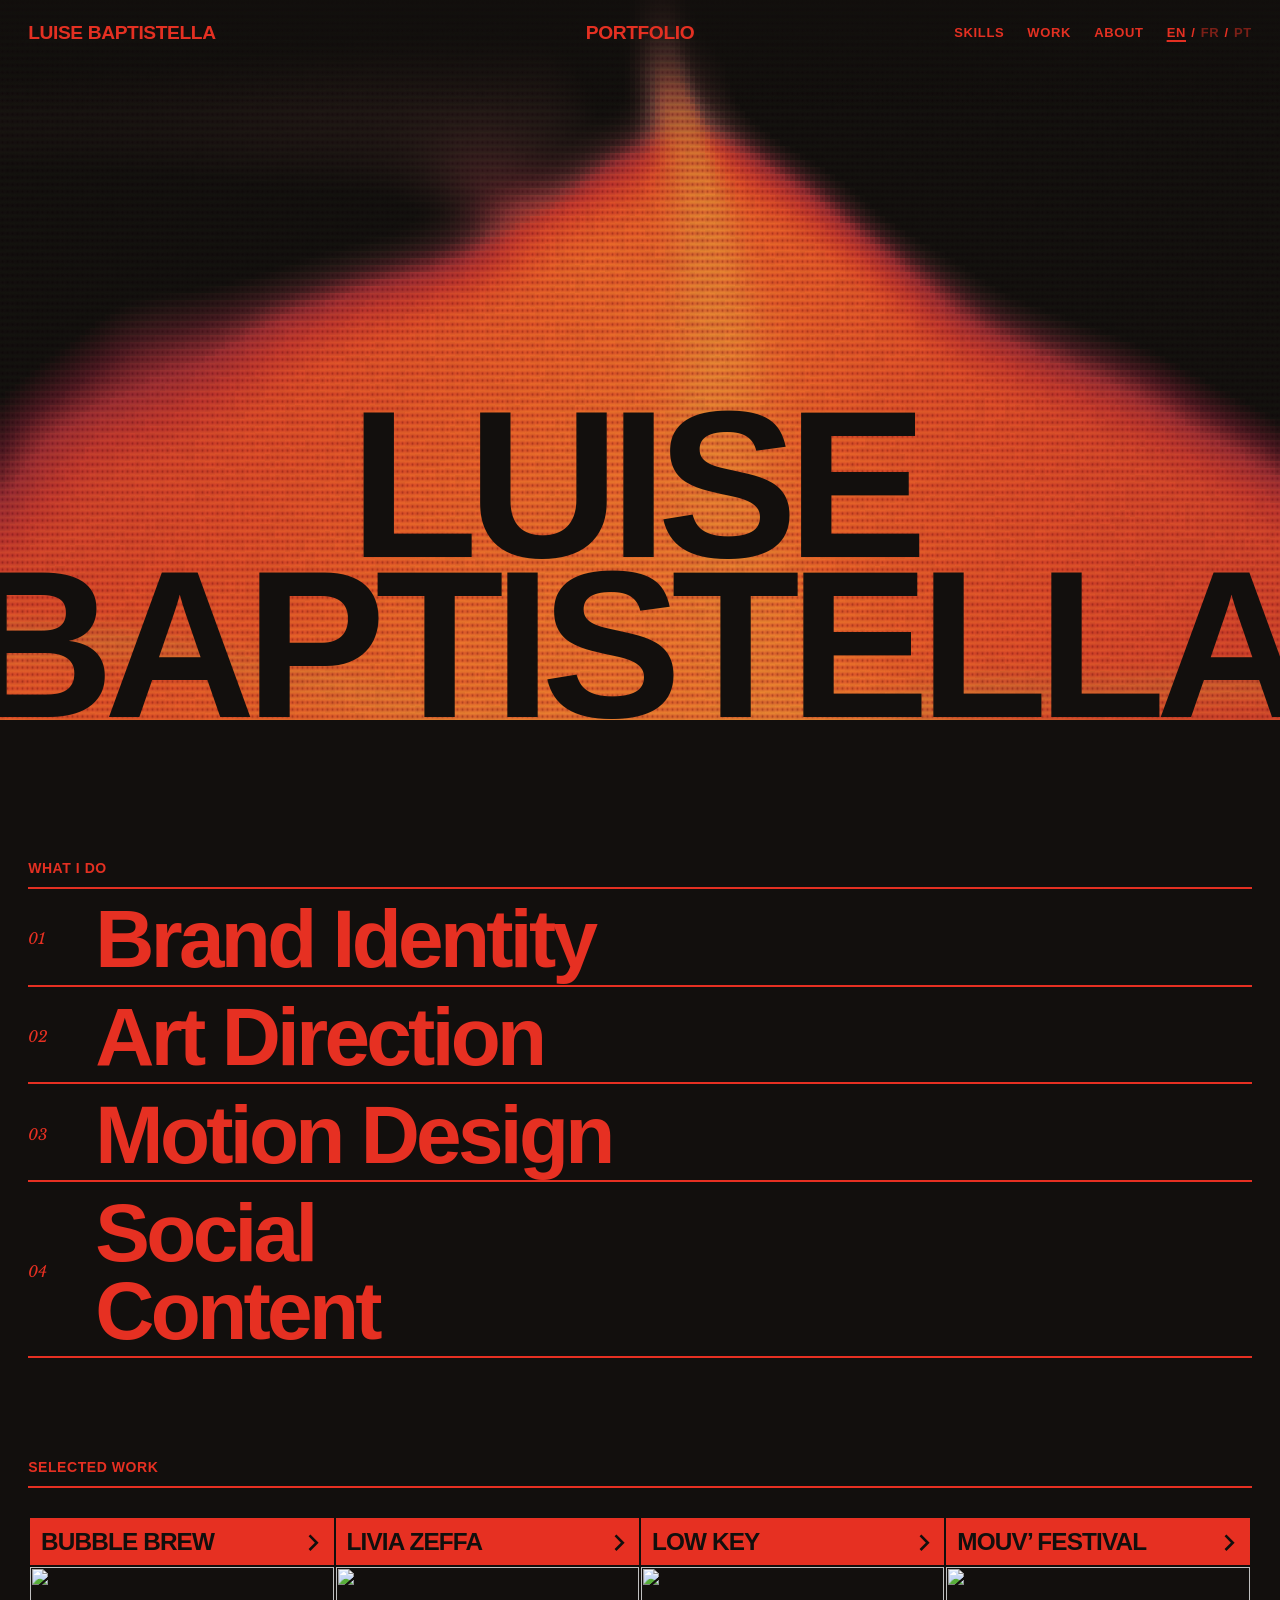
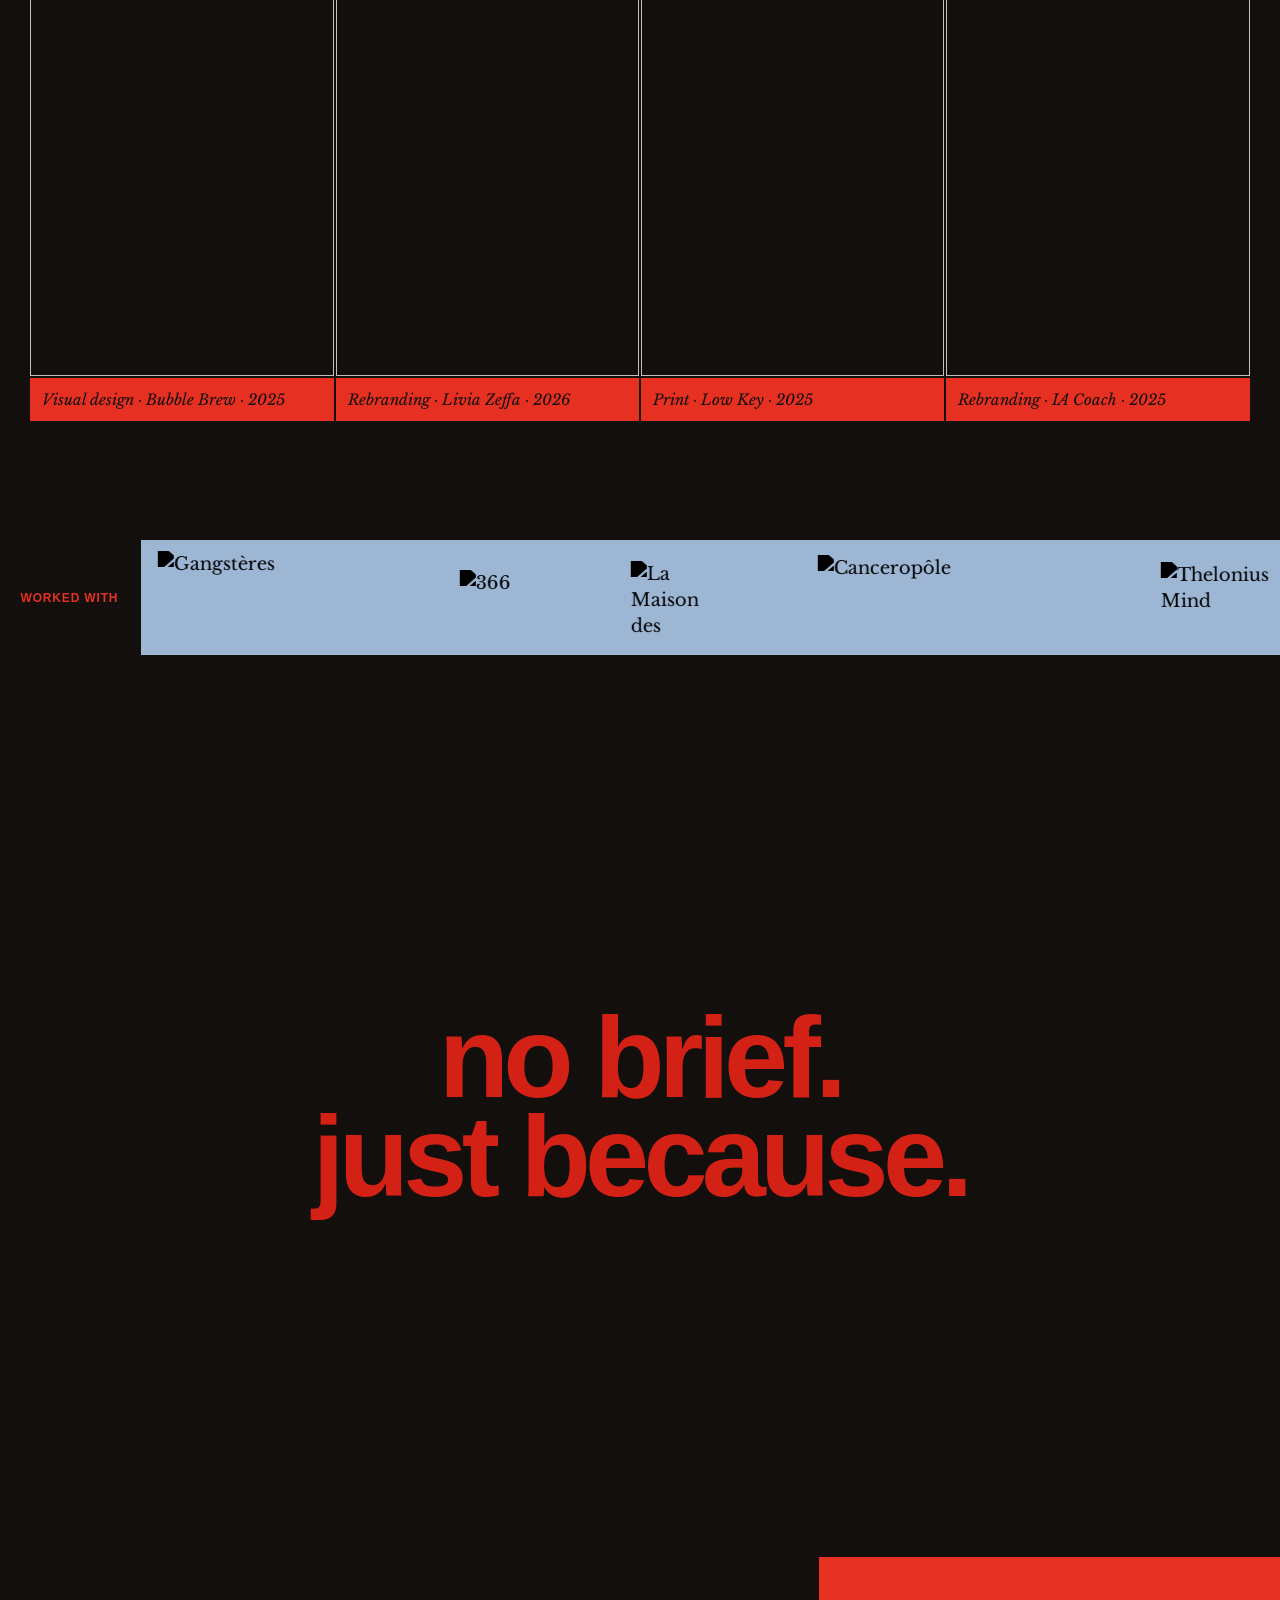
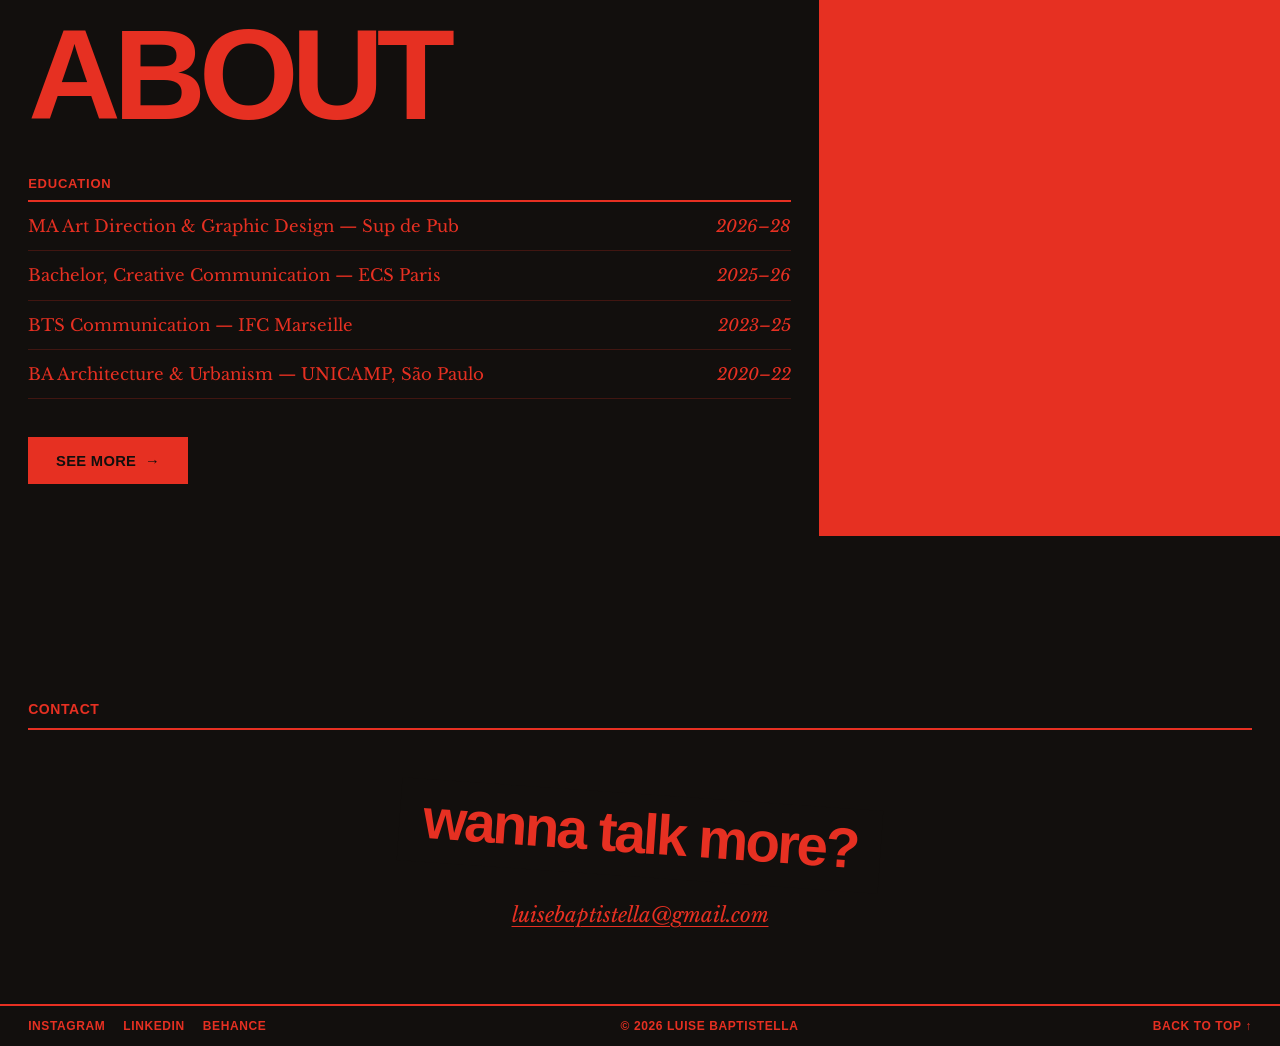
==== index.html @ b0c8f640 "Add files via upload" ====
<!doctype html>
<html lang="en">
<head>
  <meta charset="utf-8">
  <meta name="viewport" content="width=device-width, initial-scale=1">
  <title>Luise Baptistella — Creative Director &amp; Designer</title>
  <meta name="description" content="Portfolio of Luise Baptistella, creative director & designer: brand identity, art direction, motion design and social content.">
  <meta name="theme-color" content="#120F0D">
  <link rel="preconnect" href="https://fonts.googleapis.com">
  <link rel="preconnect" href="https://fonts.gstatic.com" crossorigin>
  <link href="https://fonts.googleapis.com/css2?family=Libre+Baskerville:ital,wght@0,400;0,700;1,400&display=swap" rel="stylesheet">
  <!-- Switzer Black: free Helvetica-style grotesk (Fontshare, free for commercial use) -->
  <link href="https://api.fontshare.com/v2/css?f[]=switzer@900,901&display=swap" rel="stylesheet">
  <link rel="stylesheet" href="styles.css">
</head>
<body>
  <a class="skip" href="#main" data-i18n="skip">Skip to content</a>

  <!-- ============ HEADER ============ -->
  <header class="nav">
    <a class="nav__logo" href="#top">Luise Baptistella</a>
    <span class="nav__title" data-i18n="nav.portfolio">Portfolio</span>
    <div class="nav__right">
      <button class="nav__menu" type="button" aria-expanded="false" aria-controls="nav-links"><span data-i18n="nav.menu">Menu</span> <span class="nav__burger" aria-hidden="true"></span></button>
      <nav class="nav__links" id="nav-links" aria-label="Main">
        <a href="#skills" data-i18n="nav.skills">Skills</a>
        <a href="#work" data-i18n="nav.work">Work</a>
        <a href="about.html" data-i18n="nav.about">About</a>
        <span class="nav__lang" role="group" aria-label="Language / Langue / Idioma">
          <button type="button" data-lang="en" aria-pressed="true">EN</button><span aria-hidden="true">/</span><button type="button" data-lang="fr" aria-pressed="false">FR</button><span aria-hidden="true">/</span><button type="button" data-lang="pt" aria-pressed="false">PT</button>
        </span>
      </nav>
    </div>
  </header>

  <main id="main">

    <!-- ============ OPENING: 16:9 light that follows the cursor (opening.js) ============ -->
    <section class="opening" id="top">
      <canvas class="opening__light" aria-hidden="true"></canvas>
      <h1 class="opening__title" data-i18n-aria="hero.h1" aria-label="Luise Baptistella — Creative Director &amp; Designer"><span>Luise</span><span>Baptistella</span></h1>
    </section>

    <!-- ============ SKILLS (hover → project) ============ -->
    <section class="skills" id="skills" aria-labelledby="skills-title">
      <div class="section-head">
        <h2 id="skills-title"><span data-i18n="skills.title">What I do</span></h2>
      </div>
      <ol class="skills__list">
        <li><a class="skill" href="skill.html?s=brand-identity"><span class="skill__num">01</span><span class="skill__name" data-i18n="skill.brand">Brand Identity</span><span class="skill__proj">Bubble Brew · Livia Zeffa</span></a></li>
        <li><a class="skill" href="skill.html?s=art-direction"><span class="skill__num">02</span><span class="skill__name" data-i18n="skill.direction">Art Direction</span><span class="skill__proj">Low Key · Mouv’ Festival</span></a></li>
        <li><a class="skill" href="skill.html?s=motion-design"><span class="skill__num">03</span><span class="skill__name" data-i18n="skill.motion">Motion Design</span><span class="skill__proj">Motion Design · 366 · Bloom n’Root</span></a></li>
        <li><a class="skill" href="skill.html?s=social-content"><span class="skill__num">04</span><span class="skill__name" data-i18n="skill.social">Social Content</span><span class="skill__proj">Mondial Relay · Innocent · Vertbaudet · Livia Zeffa · Mouv’ Festival · La Maison des femmes</span></a></li>
      </ol>
    </section>

    <!-- ============ SELECTED WORK ============ -->
    <section class="work" id="work" aria-labelledby="work-title">
      <div class="section-head">
        <h2 id="work-title"><span data-i18n="work.title">Selected work</span></h2>
      </div>
      <div class="work__grid" data-work-grid></div>
    </section>


    <!-- ============ WORKED WITH (logo carousel) ============ -->
    <section class="clients" id="clients" aria-label="Companies I’ve worked with" data-i18n-aria="clients.aria">
      <div class="clients__tab" data-i18n="clients.tab">Worked with</div>
      <div class="marquee" data-marquee="follow">
        <ul class="marquee__track">
          <li class="logo" style="--s:1.9"><img src="assets/logos/gangsteres.webp" alt="Gangstères" width="2000" height="925"></li>
          <li class="logo" style="--s:1.15"><img src="assets/logos/366.svg" alt="366" width="146" height="119"></li>
          <li class="logo" style="--s:1.5"><img src="assets/logos/maison-des-femmes.png" alt="La Maison des femmes Marseille Provence" width="777" height="671"></li>
          <li class="logo" style="--s:1.75"><img src="assets/logos/canceropole.webp" alt="Canceropôle" width="2000" height="707"></li>
          <li class="logo" style="--s:1.45"><img src="assets/logos/thelonius-mind.png" alt="Thelonius Mind" width="1890" height="828"></li>
        </ul>
      </div>
    </section>

    <!-- ============ NO BRIEF: personal posters, revealed by the cursor ============ -->
    <section class="nobrief" id="no-brief" aria-labelledby="nobrief-title" data-trail>
      <div class="nobrief__stage" aria-hidden="true"></div>
      <div class="nobrief__text">
        <h2 class="nobrief__title" id="nobrief-title" data-i18n-html="nobrief.title">no brief.<br>just because.</h2>
      </div>
      <ul class="nobrief__list sr-only">
          <li><img src="assets/posters/acid-house.jpg" alt="Techno Saison poster, acid house edition" loading="lazy"></li>
          <li><img src="assets/posters/minimalist.jpg" alt="I love quiabo, minimalist poster" loading="lazy"></li>
          <li><img src="assets/posters/kidcore.jpg" alt="Excited for everything, kidcore poster" loading="lazy"></li>
          <li><img src="assets/posters/rita.jpg" alt="Rita Lee poster" loading="lazy"></li>
          <li><img src="assets/posters/tomates.jpg" alt="Tomato pattern" loading="lazy"></li>
          <li><img src="assets/posters/scifi-70.jpg" alt="70s sci-fi poster" loading="lazy"></li>
          <li><img src="assets/posters/aysha.jpg" alt="A Rara, event invitation" loading="lazy"></li>
          <li><img src="assets/posters/menino.jpg" alt="Illustration of a boy" loading="lazy"></li>
          <li><img src="assets/posters/rita-lee.jpg" alt="Low key, Rita Lee cover" loading="lazy"></li>
          <li><img src="assets/posters/triste.jpg" alt="Typographic poster" loading="lazy"></li>
          <li><img src="assets/posters/acid-house-2.jpg" alt="Techno Saison poster, green edition" loading="lazy"></li>
      </ul>
    </section>

    <!-- ============ ABOUT, short: the portrait video and education only (the full version is about.html) ============ -->
    <section class="about about--home" id="about" aria-labelledby="about-title">
      <div class="about__main">
        <div class="about__text">
          <h2 class="about__title" id="about-title" data-i18n="about.title">About</h2>
          <div class="about__edu">
            <h3 data-i18n="about.edu">Education</h3>
            <ul>
              <li><span><span data-i18n="edu.master">MA Art Direction &amp; Graphic Design</span> — Sup de Pub</span><span>2026–28</span></li>
              <li><span><span data-i18n="edu.bachelor">Bachelor, Creative Communication</span> — ECS Paris</span><span>2025–26</span></li>
              <li><span>BTS Communication — IFC Marseille</span><span>2023–25</span></li>
              <li><span><span data-i18n="edu.licence">BA Architecture &amp; Urbanism</span> — UNICAMP, São Paulo</span><span>2020–22</span></li>
            </ul>
          </div>
          <a class="pill pill--paper" href="about.html"><span data-i18n="about.more">See more</span> →</a>
        </div>
        <figure class="about__media">
          <video class="about__video" src="assets/about.mp4" poster="assets/about.jpg" autoplay muted loop playsinline preload="metadata" aria-label="Luise Baptistella"></video>
        </figure>
      </div>
    </section>

    <!-- ============ CONTACT ============ -->
    <section class="contact" id="contact" aria-labelledby="contact-title">
      <div class="section-head">
        <h2 id="contact-title"><span data-i18n="contact.title">Contact</span></h2>
      </div>
      <div class="contact__cta">
        <a class="contact__card" href="contact.html" data-i18n="contact.cta">wanna talk more?</a>
        <a class="contact__mail" href="mailto:luisebaptistella@gmail.com">luisebaptistella@gmail.com</a>
      </div>
    </section>
  </main>

  <footer class="footer">
    <nav class="footer__social" aria-label="Social">
      <a href="https://www.instagram.com/coloredbylou/">Instagram</a>
      <a href="https://www.linkedin.com/in/luisebaptistella/">LinkedIn</a>
      <a href="https://www.behance.net/luisebaptist">Behance</a>
    </nav>
    <span>© 2026 Luise Baptistella</span>
    <a href="#top" data-i18n="footer.top">Back to top ↑</a>
  </footer>

  <!-- Project cards shown by the skills list (one per skill, same order) -->
  <div class="preview" aria-hidden="true">
    <div class="preview__card"><img class="preview__media" src="assets/projects/bubble-brew/cover.jpg" alt="" loading="lazy"><span class="preview__cap">Bubble Brew</span></div>
    <div class="preview__card"><img class="preview__media" src="assets/projects/low-key/thumb.jpg" alt="" loading="lazy"><span class="preview__cap">Low Key</span></div>
    <div class="preview__card"><video class="preview__media" src="assets/projects/motion-2026/loop.mp4" poster="assets/projects/motion-2026/cover.jpg" muted loop playsinline preload="none"></video><span class="preview__cap">Motion Design</span></div>
    <div class="preview__card"><img class="preview__media" src="assets/projects/livia-zeffa/thumb.jpg" alt="" loading="lazy"><span class="preview__cap">Livia Zeffa</span></div>  </div>

  <!-- Project view, filled from projects.js -->
  <dialog class="project" id="project" aria-labelledby="project-title">
    <div class="project__bar">
      <span class="project__count"></span>
      <button class="project__close" type="button" data-i18n="project.close">Close ✕</button>
    </div>
    <div class="project__hero" hidden></div>
    <article class="project__body">
      <h2 class="project__title" id="project-title"></h2>
      <dl class="project__meta">
        <div><dt data-i18n="project.client">Client</dt><dd data-field="client"></dd></div>
        <div><dt data-i18n="project.year">Year</dt><dd data-field="year"></dd></div>
        <div><dt data-i18n="project.category">Category</dt><dd data-field="category"></dd></div>
      </dl>
      <div class="project__text"></div>
      <div class="project__deliv">
        <h3 data-i18n="project.deliverables">Deliverables</h3>
        <ul></ul>
      </div>
      <div class="project__media"></div>
      <button class="project__next" type="button"><span data-i18n="project.next">Next project</span> <strong></strong> →</button>
    </article>
  </dialog>

  <script src="i18n.js"></script>
  <script src="projects.js"></script>
  <script src="script.js"></script>
  <script src="opening.js"></script>
</body>
</html>
---- styles.css ----
/* =========================================================
   Tokens
   ========================================================= */

:root {
  --bg: #120F0D;        /* page background (black) */
  --ink: #120F0D;       /* black */
  --light: #E63022;     /* red-orange: text on dark, light panels */
  --accent: #9CB6D4;    /* light blue, the one accent: hovers, active states, logo band */

  --display: "Switzer", "Helvetica Neue", Helvetica, Arial, sans-serif;   /* always weight 900 */
  --text: "Baskerville", "Libre Baskerville", "Baskerville Old Face", Georgia, serif;

  --pad: clamp(16px, 2.2vw, 32px);
  --ease: cubic-bezier(.7, 0, .2, 1);
}

*, *::before, *::after { box-sizing: border-box; }

html { scroll-behavior: smooth; -webkit-text-size-adjust: 100%; overflow-x: clip; }

body {
  margin: 0;
  background: var(--bg);
  color: var(--light);
  font-family: var(--text);
  font-size: 18px;
  line-height: 1.45;
  -webkit-font-smoothing: antialiased;
  overflow-x: clip;
}

/* Paper grain over everything */
body::after {
  content: "";
  position: fixed;
  inset: 0;
  z-index: 100;
  pointer-events: none;
  opacity: .07;
  mix-blend-mode: multiply;
  background-image: url("data:image/svg+xml;utf8,<svg xmlns='http://www.w3.org/2000/svg' width='180' height='180'><filter id='n'><feTurbulence type='fractalNoise' baseFrequency='.85' numOctaves='2' stitchTiles='stitch'/></filter><rect width='100%' height='100%' filter='url(%23n)'/></svg>");
}

a { color: inherit; }
figure { margin: 0; }
svg { display: block; }

:focus-visible { outline: 3px solid var(--accent); outline-offset: 3px; }

.skip { position: absolute; left: -9999px; }
.skip:focus { left: 16px; top: 16px; z-index: 200; background: var(--ink); color: var(--light); padding: 8px 12px; }

/* Shared bits ------------------------------------------- */
/* Small italic number before a title: only the skill page uses it now (the home page dropped its numbers) */
.kicker {
  font: italic 400 16px/1 var(--text);
  letter-spacing: 0;
  text-transform: none;
}

.section-head {
  display: flex;
  justify-content: space-between;
  align-items: baseline;
  gap: 16px;
  padding-bottom: 12px;
  border-bottom: 2px solid var(--light);
}
.section-head h2 {
  display: flex;
  align-items: baseline;
  gap: .9em;
  margin: 0;
  font: 900 14px/1 var(--display);
  letter-spacing: .04em;
  text-transform: uppercase;
}

.only-touch { display: none; }
@media (hover: none), (pointer: coarse), (max-width: 760px) {
  .only-fine { display: none; }
  .only-touch { display: inline; }
}

.pill {
  display: inline-flex;
  align-items: center;
  gap: .6em;
  padding: 1.15em 1.9em 1.05em;
  border: 0;
  background: var(--ink);
  color: var(--light);
  font: 900 clamp(14px, 1.15vw, 17px)/1 var(--display);
  letter-spacing: .02em;
  text-transform: uppercase;
  text-decoration: none;
  cursor: pointer;
  transition: background-color .2s, color .2s, transform .3s var(--ease);
}
.pill:hover { background: var(--accent); color: var(--ink); transform: translateY(-2px); }
.pill--paper { background: var(--light); color: var(--ink); }

/* =========================================================
   Header
   ========================================================= */
/* One row: name left, PORTFOLIO centred, links right. See-through at the very top
   of the opening; as soon as the page scrolls the bar turns ink (.is-solid). */
.nav {
  position: fixed;
  top: 0;
  left: 0;
  right: 0;
  z-index: 50;
  display: grid;
  grid-template-columns: 1fr auto 1fr;
  align-items: center;
  gap: 16px;
  padding: clamp(16px, 1.8vw, 26px) var(--pad);
  border-bottom: 2px solid transparent;
  color: var(--light);
  font: 900 clamp(13px, 1vw, 15px)/1 var(--display);
  letter-spacing: .05em;
  text-transform: uppercase;
  transition: background-color .3s, border-color .3s, padding .3s;
}
.nav.is-solid { padding-block: 14px; background: var(--ink); border-bottom-color: var(--ink); }

.nav__logo,
.nav__title {
  font-size: clamp(16px, 1.5vw, 22px);
  letter-spacing: -.02em;
  white-space: nowrap;
}
.nav__logo { justify-self: start; color: inherit; text-decoration: none; }
.nav__title { justify-self: center; }
.nav__right { justify-self: end; }
/* The opening's title already says this: back once it has scrolled away or the phone menu opens */
.nav__logo,
.nav__title { transition: opacity .3s, visibility .3s; }
body:has(.opening) .nav:not(.is-past-opening):not(.is-open) .nav__logo,
body:has(.opening) .nav:not(.is-past-opening):not(.is-open) .nav__title { opacity: 0; visibility: hidden; }

.nav__links { display: flex; align-items: center; gap: clamp(14px, 1.8vw, 30px); }
.nav__links a { color: inherit; text-decoration: none; white-space: nowrap; }
.nav__links a:hover,
.nav__links a[aria-current="page"],
.nav__logo:hover { text-decoration: underline; text-decoration-thickness: 2px; text-underline-offset: .25em; }

.nav__lang { display: flex; align-items: center; gap: .4em; }
.nav__lang button {
  padding: 0;
  border: 0;
  background: none;
  color: inherit;
  font: inherit;
  letter-spacing: inherit;
  opacity: .5;
  cursor: pointer;
}
.nav__lang button[aria-pressed="true"] { opacity: 1; text-decoration: underline; text-decoration-thickness: 2px; text-underline-offset: .25em; }
.nav__lang button:hover { opacity: 1; }

/* Phone: links move into a full-screen red menu */
.nav__menu {
  display: none;
  align-items: center;
  gap: 10px;
  padding: 6px 0;
  border: 0;
  background: none;
  color: inherit;
  font: inherit;
  letter-spacing: inherit;
  text-transform: inherit;
  cursor: pointer;
}
.nav__burger { position: relative; width: 16px; height: 8px; border-block: 2.5px solid currentColor; transition: transform .3s var(--ease); }
.nav.is-open .nav__burger { transform: rotate(90deg); }

/* =========================================================
   Hero
   ========================================================= */
.sr-only {
  position: absolute;
  width: 1px;
  height: 1px;
  overflow: hidden;
  clip-path: inset(50%);
  white-space: nowrap;
}

/* Opening: 16:9 light that follows the cursor (opening.js). Its colours come from the
   reference image, not the site palette. The background is the still frame without WebGL. */
.opening {
  position: relative;
  container-type: inline-size;   /* the title is sized from this frame's width */
  aspect-ratio: 16 / 9;
  overflow: hidden;
  background:
    radial-gradient(82% 62% at 50% 100%, #d14526 72%, transparent 100%),
    linear-gradient(to top, #bb352a, transparent 20%),
    linear-gradient(102deg, transparent 47%, #b56933 53%, transparent 58%),
    var(--ink);
}
.opening__light { position: absolute; inset: 0; display: block; width: 100%; height: 100%; }
/* Darkens behind the header so it reads when the band passes under it */
.opening::after {
  content: "";
  position: absolute;
  inset: 0 0 auto;
  height: calc(var(--nav-h, 60px) * 1.6);
  background: linear-gradient(to bottom, rgb(18 15 13 / .8), transparent);
  pointer-events: none;
}
/* LUISE centred over BAPTISTELLA, at the same size. BAPTISTELLA's letters run from one edge of the
   frame to the other and stand on the bottom edge, so its black runs into the page. opening.js keeps
   light behind them. Read from rendered pixels, in em: BAPTISTELLA's letters are 6.0783 wide; .0167 is
   the baseline to the line box's bottom; the shifts centre the letters, not their spacing. */
.opening__title {
  position: absolute;
  left: 0;
  right: 0;
  bottom: calc(-.0167em - 1px);
  display: flex;
  flex-direction: column;
  align-items: center;
  margin: 0;
  color: var(--ink);
  font: 900 calc(100vw / 6.0783)/.76 var(--display);
  font-size: calc(100cqw / 6.0783);
  letter-spacing: -.05em;
  text-transform: uppercase;
  white-space: nowrap;
  pointer-events: none;
}
.opening__title span { transform: translateX(-.0497em); }
.opening__title span:first-of-type { transform: translateX(-.032em); }

/* Full-screen showreel, edge to edge. Not on the page for now: the opening took its place */
.hero { height: 100vh; height: 100svh; }
.reel { height: 100%; }
.reel__screen {
  position: relative;
  height: 100%;
  overflow: hidden;
  background: var(--ink);
  color: var(--light);
}
.reel__video { position: absolute; inset: 0; width: 100%; height: 100%; object-fit: cover; }
/* Placeholder until the showreel goes in: drifting stripes and a playhead */
.reel__stripes {
  position: absolute;
  inset: 0;
  background: repeating-linear-gradient(115deg, transparent 0 46px, rgb(230 48 34 / .08) 46px 48px);
  animation: drift 20s linear infinite;
}
@keyframes drift { to { background-position: 530px 0; } }
.reel__playhead {
  position: absolute;
  top: 0;
  bottom: 0;
  left: 0;
  width: 3px;
  background: var(--accent);
  animation: scrub 9s var(--ease) infinite alternate;
}
@keyframes scrub { from { left: 6%; } to { left: 94%; } }
/* Darkens the top (header) and bottom (title) so white text reads over any frame */
.reel__screen::after {
  content: "";
  position: absolute;
  inset: 0;
  background: linear-gradient(to bottom, rgb(18 15 13 / .55) 0, transparent 18%, transparent 58%, rgb(18 15 13 / .75) 100%);
  pointer-events: none;
}
.reel__bottom {
  position: absolute;
  z-index: 1;
  inset: auto var(--pad) clamp(24px, 3vw, 48px);
  display: flex;
  justify-content: space-between;
  align-items: flex-end;
  gap: 24px;
}
.reel__title {
  margin: 0;
  font: 900 clamp(44px, 9vw, 160px)/.8 var(--display);
  letter-spacing: -.05em;
  text-transform: uppercase;
}
.reel__title em {
  display: block;
  margin-top: .35em;
  font: italic 400 clamp(16px, 1.6vw, 26px)/1 var(--text);
  letter-spacing: 0;
  text-transform: none;
}

/* =========================================================
   Skills list + floating project preview
   ========================================================= */
.skills { padding: clamp(80px, 11vw, 170px) var(--pad) clamp(60px, 8vw, 120px); }

.skills__list {
  position: relative;
  z-index: 2;            /* text sits above the floating card */
  margin: 0;
  padding: 0;
  list-style: none;
}
.skill {
  display: grid;
  grid-template-columns: clamp(32px, 4vw, 64px) 1fr auto;
  align-items: center;
  gap: 16px;
  padding: .14em 0 .08em;
  border-bottom: 2px solid var(--light);
  color: var(--light);
  font-size: clamp(2.4rem, 6.4vw, 7rem);
  text-decoration: none;
  transition: color .25s;
}
.skill:focus-visible { outline-offset: -3px; }
.skill__num { font: italic 400 clamp(14px, 1.2vw, 18px)/1 var(--text); }
.skill__name {
  font-family: var(--display);
  font-weight: 900;
  line-height: .95;
  letter-spacing: -.045em;
  transition: transform .45s var(--ease);
}
.skill__proj {
  font: italic 400 clamp(14px, 1.2vw, 18px)/1.2 var(--text);
  text-align: right;
  clip-path: inset(0 0 100% 0);
  transform: translateY(.6em);
  transition: clip-path .4s var(--ease), transform .4s var(--ease);
}

.skills__list.has-active .skill { color: rgb(230 48 34 / .3); }
.skills__list .skill.is-active { color: var(--light); }
.skill.is-active .skill__name { color: var(--accent); transform: translateX(.12em); }
.skill.is-active .skill__proj { clip-path: inset(0 0 -10% 0); transform: none; }

.preview {
  position: fixed;
  top: 0;
  left: 0;
  z-index: 1;
  width: clamp(240px, 24vw, 380px);
  aspect-ratio: 4 / 5;
  pointer-events: none;
  visibility: hidden;
  transition: visibility 0s .6s;
}
.preview.is-on { visibility: visible; transition-delay: 0s; }
.preview > .preview__card {
  position: absolute;
  inset: 0;
  clip-path: inset(100% 0 0 0);
  transition: clip-path .55s var(--ease);
}
.preview__card.is-active { clip-path: inset(0 0 0 0); }

/* Touch: the card docks bottom-right instead of following a cursor */
.preview.is-docked {
  top: auto;
  left: auto;
  right: 16px;
  bottom: 16px;
  z-index: 30;
  width: min(44vw, 240px);
  transform: none !important;
}
.preview__media { position: absolute; inset: 0; width: 100%; height: 100%; object-fit: cover; background: var(--ink); }
.preview__cap {
  position: absolute;
  left: 0;
  bottom: 0;
  padding: 6px 8px 5px;
  background: var(--ink);
  color: var(--light);
  font: 900 12px/1 var(--display);
  letter-spacing: .05em;
  text-transform: uppercase;
}

/* =========================================================
   Selected work (bordered grid)
   ========================================================= */
.work { padding: 0 var(--pad) clamp(60px, 9vw, 140px); }

.work__grid {
  display: grid;
  grid-template-columns: repeat(4, 1fr);
  gap: 2px;
  margin-top: 28px;
  border: 2px solid var(--ink);
  background: var(--ink);
}
.tile {
  display: flex;
  flex-direction: column;
  min-width: 0;
  background: var(--light);
  color: var(--ink);
  text-decoration: none;
}
.tile__head {
  display: flex;
  justify-content: space-between;
  align-items: center;
  gap: 8px;
  padding: .5em .45em .4em;
  border-bottom: 2px solid var(--ink);
  font: 900 clamp(17px, 1.9vw, 34px)/1 var(--display);
  letter-spacing: -.035em;
  text-transform: uppercase;
  transition: background-color .2s, color .2s;
}
.arrow { flex: none; width: .8em; height: .8em; fill: none; stroke: currentColor; stroke-width: 3.2; }
.tile__img { display: block; height: clamp(320px, 32vw, 520px); overflow: hidden; background: var(--ink); }
.tile__img img { display: block; width: 100%; height: 100%; object-fit: cover; transition: transform .6s var(--ease); }
.tile__meta {
  padding: .7em .8em;
  border-top: 2px solid var(--ink);
  font-size: 15px;
  font-style: italic;
}
.tile:hover .tile__head { background: var(--accent); color: var(--ink); }
.tile:hover .tile__img img { transform: scale(1.05); }

/* =========================================================
   About: black, edge to edge. The video sets the height.
   ========================================================= */
.about {
  margin-bottom: clamp(60px, 9vw, 140px);
  background: var(--ink);
  color: var(--light);
}
.about__main {
  display: grid;
  grid-template-columns: 1fr clamp(320px, 36vw, 560px);
}
.about__text {
  display: flex;
  flex-direction: column;
  padding: clamp(28px, 4vw, 64px) var(--pad);
}
.about__title {
  margin: .12em 0 auto;
  padding-bottom: .4em;
  font: 900 clamp(48px, 10vw, 168px)/.8 var(--display);
  letter-spacing: -.055em;
  text-transform: uppercase;
}
.about__edu { margin-bottom: clamp(24px, 3vw, 40px); }
.about__edu h3 {
  margin: 0;
  padding-bottom: 10px;
  border-bottom: 2px solid var(--light);
  font: 900 13px/1 var(--display);
  letter-spacing: .06em;
  text-transform: uppercase;
}
.about__edu ul { margin: 0; padding: 0; list-style: none; }
.about__edu li {
  display: flex;
  justify-content: space-between;
  gap: 12px;
  padding: 12px 0;
  border-bottom: 1px solid rgb(230 48 34 / .22);
  font-size: clamp(16px, 1.3vw, 19px);
}
.about__edu li > span:last-child { font-style: italic; white-space: nowrap; }
.about__text .pill { align-self: flex-start; }

/* 4:5 portrait video; stretches with the row and crops if the text is taller */
.about__media {
  position: relative;
  aspect-ratio: 4 / 5;
  align-self: stretch;
  overflow: hidden;
  background: var(--light);
}
.about__video { position: absolute; inset: 0; width: 100%; height: 100%; object-fit: cover; }

/* Tools: two rows of tags, the first drifts left, the second right */
.tools { padding: clamp(28px, 3.4vw, 52px) 0 clamp(32px, 4vw, 64px); border-top: 2px solid var(--light); }
.tools__label {
  margin: 0 var(--pad) clamp(14px, 1.6vw, 22px);
  font: 900 13px/1 var(--display);
  letter-spacing: .06em;
  text-transform: uppercase;
}
.tools__row + .tools__row { margin-top: clamp(8px, .9vw, 14px); }
.tools__row li { padding-right: clamp(8px, .9vw, 14px); }
.tag {
  display: block;
  padding: .1em .2em .02em;
  font: italic 900 clamp(40px, 6.6vw, 112px)/.92 var(--display);
  letter-spacing: -.045em;
  text-transform: uppercase;
  white-space: nowrap;
}
.tag--1 { background: var(--accent); color: var(--ink); }
.tag--2 { background: var(--light); color: var(--bg); }
.tag--3 { background: var(--bg); color: var(--light); }
.tag--4 { background: var(--light); color: var(--ink); }
.tag--5 { background: var(--bg); color: var(--accent); }

/* =========================================================
   Worked with: logo carousel
   ========================================================= */
.clients {
  display: flex;
  align-items: stretch;
  border-block: 2px solid var(--ink);
  background: var(--accent);
  color: var(--light);
}
.clients__tab {
  flex: none;
  display: flex;
  align-items: center;
  padding: 0 clamp(14px, 1.6vw, 24px);
  border-right: 2px solid var(--ink);
  background: var(--bg);
  color: var(--light);
  font: 900 12px/1 var(--display);
  letter-spacing: .07em;
  text-transform: uppercase;
}
.marquee { overflow: hidden; }
.clients .marquee { flex: 1; min-width: 0; height: clamp(96px, 9vw, 140px); }
.marquee.is-static { overflow-x: auto; }
.marquee__track {
  display: flex;
  align-items: center;
  width: max-content;
  height: 100%;
  margin: 0;
  padding: 0;
  list-style: none;
  will-change: transform;
}
/* Logos are white artwork. Each one sets --s (in index.html) so they read at the same visual size */
.logo {
  --h: clamp(36px, 3.8vw, 58px);
  display: flex;
  align-items: center;
  padding: 0 clamp(32px, 4vw, 72px);
}
.logo img { display: block; width: auto; height: calc(var(--h) * var(--s, 1)); filter: brightness(0); }  /* white artwork shown black on the light band */

/* =========================================================
   No brief: all black, posters follow the cursor
   ========================================================= */
.nobrief {
  position: relative;
  isolation: isolate;          /* the title's blend mode only mixes with the posters */
  display: grid;
  place-items: center;
  height: 100vh;
  height: 100svh;
  overflow: hidden;
  background: var(--ink);
  color: var(--light);
  cursor: crosshair;
  touch-action: manipulation;
}
.nobrief__stage { position: absolute; inset: 0; z-index: 1; pointer-events: none; }
.nobrief__poster {
  position: absolute;
  display: block;
  width: clamp(150px, 17vw, 280px);
  height: auto;
  will-change: transform;
}
.nobrief__text {
  position: relative;
  z-index: 2;
  padding: 0 var(--pad);
  text-align: center;
  mix-blend-mode: difference;  /* stays readable on top of any poster */
  pointer-events: none;
}
.nobrief__title {
  margin: 0;
  font: 900 clamp(48px, 9vw, 160px)/.86 var(--display);
  letter-spacing: -.05em;
}

/* =========================================================
   Contact + footer
   ========================================================= */
.contact {
  padding: clamp(32px, 4vw, 56px) var(--pad) clamp(48px, 6vw, 88px);
  background: var(--bg);
}
.contact__cta {
  display: flex;
  flex-direction: column;
  align-items: center;
  gap: clamp(18px, 2vw, 28px);
  margin-top: clamp(36px, 5vw, 64px);
}
/* Small black rectangle, tilted a little to the right; straightens on hover */
.contact__card {
  display: inline-block;
  padding: .22em .42em .26em;
  background: var(--ink);
  color: var(--light);
  font: 900 clamp(30px, 4.4vw, 68px)/1 var(--display);
  letter-spacing: -.045em;
  text-decoration: none;
  transform: rotate(4deg);
  transition: transform .5s var(--ease);
}
.contact__card:hover { transform: rotate(1deg) scale(1.03); }
.contact__mail {
  color: var(--light);
  font: italic 400 clamp(16px, 1.6vw, 22px)/1.2 var(--text);
  text-decoration: underline;
  text-decoration-thickness: 1px;
  text-underline-offset: .2em;
  overflow-wrap: anywhere;
}
.contact__mail:hover { color: var(--accent); }

.footer {
  display: flex;
  border-top: 2px solid var(--light);
  flex-wrap: wrap;
  justify-content: space-between;
  align-items: center;
  gap: 12px 24px;
  padding: 14px var(--pad);
  background: var(--bg);
  font: 900 12px/1 var(--display);
  letter-spacing: .05em;
  text-transform: uppercase;
}
.footer a { text-decoration: none; }
.footer a:hover { color: var(--accent); }
.footer__social { display: flex; flex-wrap: wrap; gap: 8px 18px; }

/* =========================================================
   Project view (full-screen dialog)
   ========================================================= */
html.has-dialog { overflow: hidden; }
.project {
  width: 100%;
  max-width: none;
  height: 100%;
  max-height: none;
  margin: 0;
  padding: 0;
  border: 0;
  overflow-y: auto;
  background: var(--ink);
  color: var(--light);
  overscroll-behavior: contain;
}
.project[open] { animation: project-in .6s var(--ease); }
@keyframes project-in { from { clip-path: inset(100% 0 0 0); } to { clip-path: inset(0); } }
.project::backdrop { background: var(--ink); }

.project__bar {
  position: sticky;
  top: 0;
  z-index: 2;
  display: flex;
  justify-content: space-between;
  align-items: center;
  padding: 14px var(--pad);
  border-bottom: 2px solid var(--light);
  background: var(--ink);
  font: 900 13px/1 var(--display);
  letter-spacing: .06em;
  text-transform: uppercase;
}
.project__close {
  padding: 10px 14px 9px;
  border: 0;
  background: var(--light);
  color: var(--ink);
  font: inherit;
  letter-spacing: inherit;
  text-transform: inherit;
  cursor: pointer;
}
.project__close:hover { background: var(--accent); color: var(--ink); }

/* A project's opening video: the first thing on its page, whole, fitting the screen under the bar */
.project__hero video {
  display: block;
  width: 100%;
  max-height: calc(100vh - 62px);
  max-height: calc(100svh - 62px);
  object-fit: contain;
  background: var(--ink);
}

.project__body {
  display: grid;
  grid-template-columns: 1fr 1fr;
  gap: clamp(20px, 3vw, 48px) clamp(24px, 4vw, 72px);
  padding: clamp(28px, 4vw, 64px) var(--pad) clamp(40px, 6vw, 96px);
}
.project__title {
  grid-column: 1 / -1;
  margin: 0;
  font: 900 clamp(52px, 11vw, 200px)/.82 var(--display);
  letter-spacing: -.055em;
  text-transform: uppercase;
}
.project__meta { margin: 0; align-self: start; }
.project__meta div {
  display: grid;
  grid-template-columns: 8rem 1fr;
  gap: 12px;
  padding: 12px 0;
  border-bottom: 1px solid rgb(230 48 34 / .22);
}
.project__meta div:first-child { border-top: 2px solid var(--light); }
.project__meta dt, .project__deliv h3 {
  margin: 0;
  font: 900 13px/1.3 var(--display);
  letter-spacing: .06em;
  text-transform: uppercase;
}
.project__meta dd { margin: 0; font-size: 17px; font-style: italic; }
.project__text { grid-row: span 2; font-size: clamp(18px, 1.5vw, 23px); line-height: 1.45; }
.project__text p { margin: 0 0 1em; }
.project__deliv h3 { padding-bottom: 10px; border-bottom: 2px solid var(--light); }
.project__deliv ul { display: flex; flex-wrap: wrap; gap: 6px; margin: 12px 0 0; padding: 0; list-style: none; }
.project__deliv li {
  padding: 6px 9px 5px;
  background: var(--light);
  color: var(--ink);
  font: 900 12px/1 var(--display);
  letter-spacing: .04em;
  text-transform: uppercase;
}
/* Gallery: centered column at half the page width (full width on phones) */
.project__media { grid-column: 1 / -1; justify-self: center; display: grid; gap: clamp(12px, 1.6vw, 24px); width: 50%; }
.project__media img, .project__media video { display: block; width: 100%; height: auto; background: #000; }
.project__next {
  grid-column: 1 / -1;
  justify-self: start;
  padding: 0;
  border: 0;
  background: none;
  color: var(--light);
  font: 900 clamp(28px, 4vw, 64px)/1 var(--display);
  letter-spacing: -.04em;
  text-transform: uppercase;
  text-align: left;
  cursor: pointer;
}
.project__next span { display: block; margin-bottom: .3em; font: italic 400 16px/1 var(--text); letter-spacing: 0; text-transform: none; }
.project__next:hover { color: var(--accent); }
.project__meta div[hidden] { display: none; }

/* A project's posts: one row, full width, moved with the arrows, a swipe or the keyboard */
.project__media--wide { width: 100%; min-width: 0; grid-template-columns: minmax(0, 1fr); }
.posts { min-width: 0; }
.posts__head {
  display: flex;
  align-items: center;
  justify-content: space-between;
  gap: 16px;
  padding-bottom: 10px;
  margin-bottom: clamp(14px, 1.6vw, 22px);
  border-bottom: 2px solid var(--light);
}
.posts__title { margin: 0; font: 900 13px/1.3 var(--display); letter-spacing: .06em; text-transform: uppercase; }
.posts__title span { font: italic 400 15px/1 var(--text); letter-spacing: 0; text-transform: none; }
.posts__nav { display: flex; gap: 8px; min-height: 52px; }
.posts__nav[hidden] { display: none; }
.posts__head:has(.posts__nav[hidden]) { min-height: 52px; }   /* same height with or without arrows */
.posts__btn {
  display: grid;
  place-items: center;
  width: 52px;
  height: 52px;
  padding: 0;
  border: 2px solid var(--light);
  background: none;
  color: var(--light);
  font-size: 22px;
  cursor: pointer;
  transition: background-color .2s, border-color .2s, color .2s;
}
.posts__btn:hover:not(:disabled), .posts__btn:focus-visible { background: var(--accent); border-color: var(--accent); color: var(--ink); }
.posts__btn:active:not(:disabled) { background: var(--accent); border-color: var(--accent); color: var(--ink); }
.posts__btn:disabled { opacity: .3; cursor: default; }
.posts__track {
  position: relative;                    /* posts' offsetLeft is measured from the row */
  display: flex;
  gap: clamp(12px, 1.4vw, 20px);
  margin: 0;
  padding: 0;
  list-style: none;
  overflow-x: auto;
  overscroll-behavior-x: contain;
  scroll-snap-type: x mandatory;
  scrollbar-width: none;
}
.posts__track::-webkit-scrollbar { display: none; }
.posts__item { flex: none; scroll-snap-align: start; }
.project__media .posts__item img { display: block; width: auto; height: min(62vh, 560px); background: #000; }
.project__media .posts__item video { display: block; width: auto; height: min(70vh, 640px); aspect-ratio: 9 / 16; background: #000; }

/* =========================================================
   Sub-pages: skill pages (skill.html?s=…) and About (about.html)
   ========================================================= */
.page #main { padding-top: var(--nav-h, 56px); }   /* clears the fixed header */
.about--page { margin-bottom: 0; }

/* Contact page: title and address on one side, the form on the other */
.contactpage {
  display: grid;
  grid-template-columns: 1fr 1fr;
  gap: clamp(32px, 5vw, 80px);
  padding: clamp(28px, 4vw, 64px) var(--pad) clamp(64px, 8vw, 120px);
}
.contactpage__title {
  margin: 0 0 .28em;
  font: 900 clamp(48px, 10vw, 168px)/.8 var(--display);
  letter-spacing: -.055em;
  text-transform: uppercase;
}
.form { display: grid; grid-template-columns: 1fr 1fr; gap: clamp(24px, 2.4vw, 36px) clamp(18px, 2vw, 32px); }
.form[hidden] { display: none; }
.field { min-width: 0; }
.field--wide, .form__failed { grid-column: 1 / -1; }
.field label {
  display: block;
  margin-bottom: 8px;
  font: 900 13px/1.3 var(--display);
  letter-spacing: .06em;
  text-transform: uppercase;
}
.field label em { margin-left: .3em; font: italic 400 14px/1 var(--text); letter-spacing: 0; text-transform: none; }
.field__hint { margin: 0 0 12px; font: italic 400 16px/1.3 var(--text); }
.field input, .field textarea {
  display: block;
  width: 100%;
  padding: 8px 0;
  border: 0;
  border-bottom: 2px solid var(--light);
  border-radius: 0;
  background: none;
  color: var(--light);
  font: 400 clamp(17px, 1.4vw, 20px)/1.4 var(--text);
}
.field textarea { padding: 12px 14px; border: 2px solid var(--light); resize: vertical; }
.field input:focus, .field textarea:focus, .field [aria-invalid="true"] { border-color: var(--accent); }
/* Browsers paint autofilled fields light: keep them on black */
.field input:-webkit-autofill {
  -webkit-text-fill-color: var(--light);
  box-shadow: 0 0 0 100px var(--ink) inset;
  caret-color: var(--light);
}
.field__error { margin: 8px 0 0; color: var(--accent); font: italic 400 16px/1.3 var(--text); }
.form__failed { margin: 0; font: italic 400 clamp(17px, 1.4vw, 20px)/1.4 var(--text); }
.form__failed span { color: var(--accent); }
/* Answers "wanna talk more?": the same tilted rectangle, in the opposite colours */
.form__send {
  grid-column: 1 / -1;
  justify-self: start;
  margin-top: 4px;
  padding: .22em .42em .26em;
  border: 0;
  background: var(--light);
  color: var(--ink);
  font: 900 clamp(30px, 4.4vw, 68px)/1 var(--display);
  letter-spacing: -.045em;
  cursor: pointer;
  transform: rotate(4deg);
  transition: transform .5s var(--ease), background-color .2s;
}
.form__send:hover, .form__send:focus-visible, .form__send:active { background: var(--accent); transform: rotate(1deg) scale(1.03); }
.form__send:disabled { background: var(--light); cursor: progress; opacity: .6; transform: rotate(4deg); }
.form__done:focus { outline: none; }
.form__doneTitle { margin: 0 0 .3em; font: 900 clamp(36px, 5vw, 84px)/.95 var(--display); letter-spacing: -.05em; }
.form__doneText { margin: 0; font: italic 400 clamp(18px, 1.6vw, 24px)/1.3 var(--text); }

.skillpage { padding: clamp(28px, 4vw, 64px) var(--pad) clamp(60px, 8vw, 120px); }
.skillpage__back {
  display: inline-block;
  margin-bottom: clamp(28px, 4vw, 56px);
  color: var(--light);
  font: 900 13px/1 var(--display);
  letter-spacing: .06em;
  text-transform: uppercase;
  text-decoration: none;
}
.skillpage__back:hover { color: var(--accent); }
.skillpage__num { margin: 0; }
.skillpage__title {
  margin: .12em 0 .25em;
  font: 900 clamp(56px, 11vw, 200px)/.84 var(--display);
  letter-spacing: -.055em;
  text-transform: uppercase;
}
.skillpage__intro { max-width: 34ch; margin: 0; font-size: clamp(20px, 2vw, 30px); line-height: 1.3; }
.skillpage__count {
  margin: clamp(32px, 4vw, 56px) 0 0;
  padding-bottom: 12px;
  border-bottom: 2px solid var(--light);
  font: 900 13px/1 var(--display);
  letter-spacing: .06em;
  text-transform: uppercase;
}

/* One row per project, image and text alternating sides */
.sproject {
  display: grid;
  grid-template-columns: 1.25fr 1fr;
  align-items: center;
  gap: clamp(24px, 4vw, 72px);
  padding: clamp(32px, 5vw, 80px) 0;
  border-bottom: 2px solid var(--light);
}
.sproject:nth-child(even) .sproject__media { order: 2; }
.sproject__media { display: block; aspect-ratio: 4 / 3; overflow: hidden; background: var(--ink); }
.sproject__media img, .sproject__media video {
  display: block;
  width: 100%;
  height: 100%;
  object-fit: cover;
  transition: transform .6s var(--ease);
}
.sproject__media:hover img, .sproject__media:hover video { transform: scale(1.04); }
.sproject__num { font: italic 400 16px/1 var(--text); }
.sproject__title {
  margin: .25em 0 .2em;
  font: 900 clamp(40px, 6vw, 104px)/.86 var(--display);
  letter-spacing: -.05em;
  text-transform: uppercase;
}
.sproject__meta { margin: 0 0 1.2em; font-size: 17px; font-style: italic; }
.sproject__text { max-width: 46ch; margin: 0 0 1.6em; font-size: clamp(17px, 1.4vw, 21px); line-height: 1.45; }

.skillpage__others { margin-top: clamp(56px, 7vw, 110px); }
.skillpage__others h2 {
  margin: 0;
  padding-bottom: 12px;
  border-bottom: 2px solid var(--light);
  font: 900 13px/1 var(--display);
  letter-spacing: .06em;
  text-transform: uppercase;
}
.skillpage__others ul { margin: 0; padding: 0; list-style: none; }
.skillpage__others a {
  display: flex;
  justify-content: space-between;
  align-items: center;
  gap: 16px;
  padding: .16em 0 .1em;
  border-bottom: 2px solid var(--light);
  color: var(--light);
  font: 900 clamp(2rem, 5vw, 5rem)/.95 var(--display);
  letter-spacing: -.045em;
  text-decoration: none;
  transition: color .2s;
}
.skillpage__others a:hover { color: var(--accent); }
.skillpage__others .arrow { width: .5em; height: .5em; }

/* =========================================================
   Phone
   ========================================================= */
@media (max-width: 760px) {
  .nav { gap: 10px; }
  .nav__logo, .nav__title { font-size: 14px; }

  .contactpage, .form { grid-template-columns: 1fr; }
  .nav__menu { display: inline-flex; }
  .nav__links { display: none; }
  .nav.is-open .nav__links {
    position: fixed;
    inset: 0;
    z-index: -1;               /* under the bar's own text, over the page */
    display: flex;
    flex-direction: column;
    align-items: flex-start;
    justify-content: center;
    gap: 6px;
    padding: 80px var(--pad) 40px;
    background: var(--bg);
    font-size: clamp(34px, 11vw, 56px);
    letter-spacing: -.035em;
  }
  .nav.is-open .nav__lang { margin-top: 28px; font-size: 18px; letter-spacing: .05em; }

  .reel__bottom { flex-direction: column; align-items: flex-start; }

  .skill { grid-template-columns: 26px 1fr; gap: 8px; font-size: clamp(2rem, 11vw, 3.4rem); }
  .skill__proj { display: none; }

  .work__grid {
    display: flex;
    overflow-x: auto;
    scroll-snap-type: x mandatory;
    margin-inline: calc(var(--pad) * -1);
    border-inline: 0;
  }
  .tile { flex: 0 0 78vw; scroll-snap-align: start; }
  .tile__img { height: 96vw; }

  .about__main { grid-template-columns: 1fr; }
  .about__title { margin-bottom: .2em; }

  .sproject { grid-template-columns: 1fr; }
  .sproject:nth-child(even) .sproject__media { order: 0; }
  .project__body { grid-template-columns: 1fr; }
  .project__media { width: 100%; }
  .posts__btn { width: 44px; height: 44px; font-size: 18px; }
  .posts__item { width: 78%; }            /* the next post peeks in: there's more to swipe */
  .project__media .posts__item img, .project__media .posts__item video { width: 100%; height: auto; }
  .project__text { grid-row: auto; }
  .project__meta div { grid-template-columns: 6.5rem 1fr; }

  .clients { flex-direction: column; }
  .clients .marquee { flex: none; height: 96px; }
  .clients__tab { padding: 10px var(--pad); border-right: 0; border-bottom: 2px solid var(--ink); }

}

/* =========================================================
   Reduced motion
   ========================================================= */
@media (prefers-reduced-motion: reduce) {
  html { scroll-behavior: auto; }
  .reel__stripes, .reel__playhead { animation: none; }
  .skill__name, .tile__img img, .sproject__media img, .sproject__media video { transition: none; }
  .project[open] { animation: none; }
  .contact__card, .form__send, .posts__btn { transition: none; }
  .nav__logo, .nav__title { transition: none; }
}
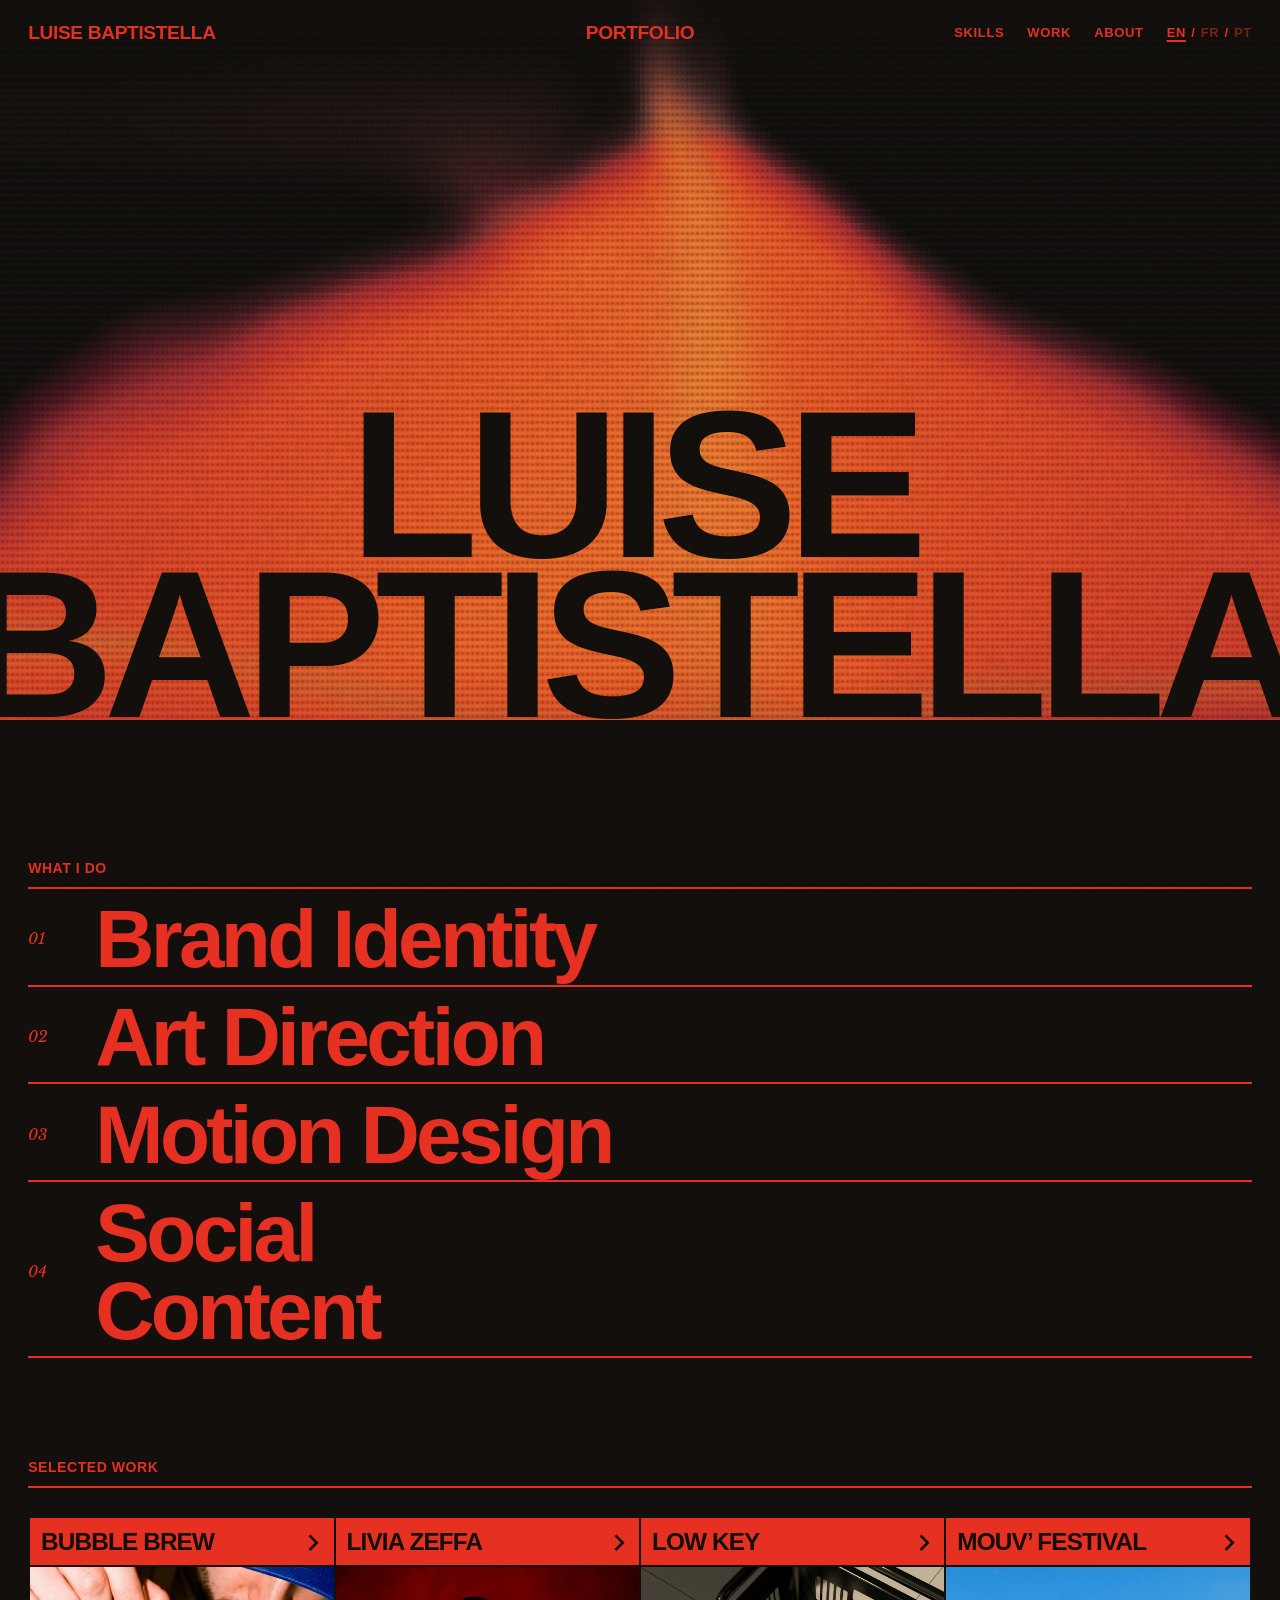
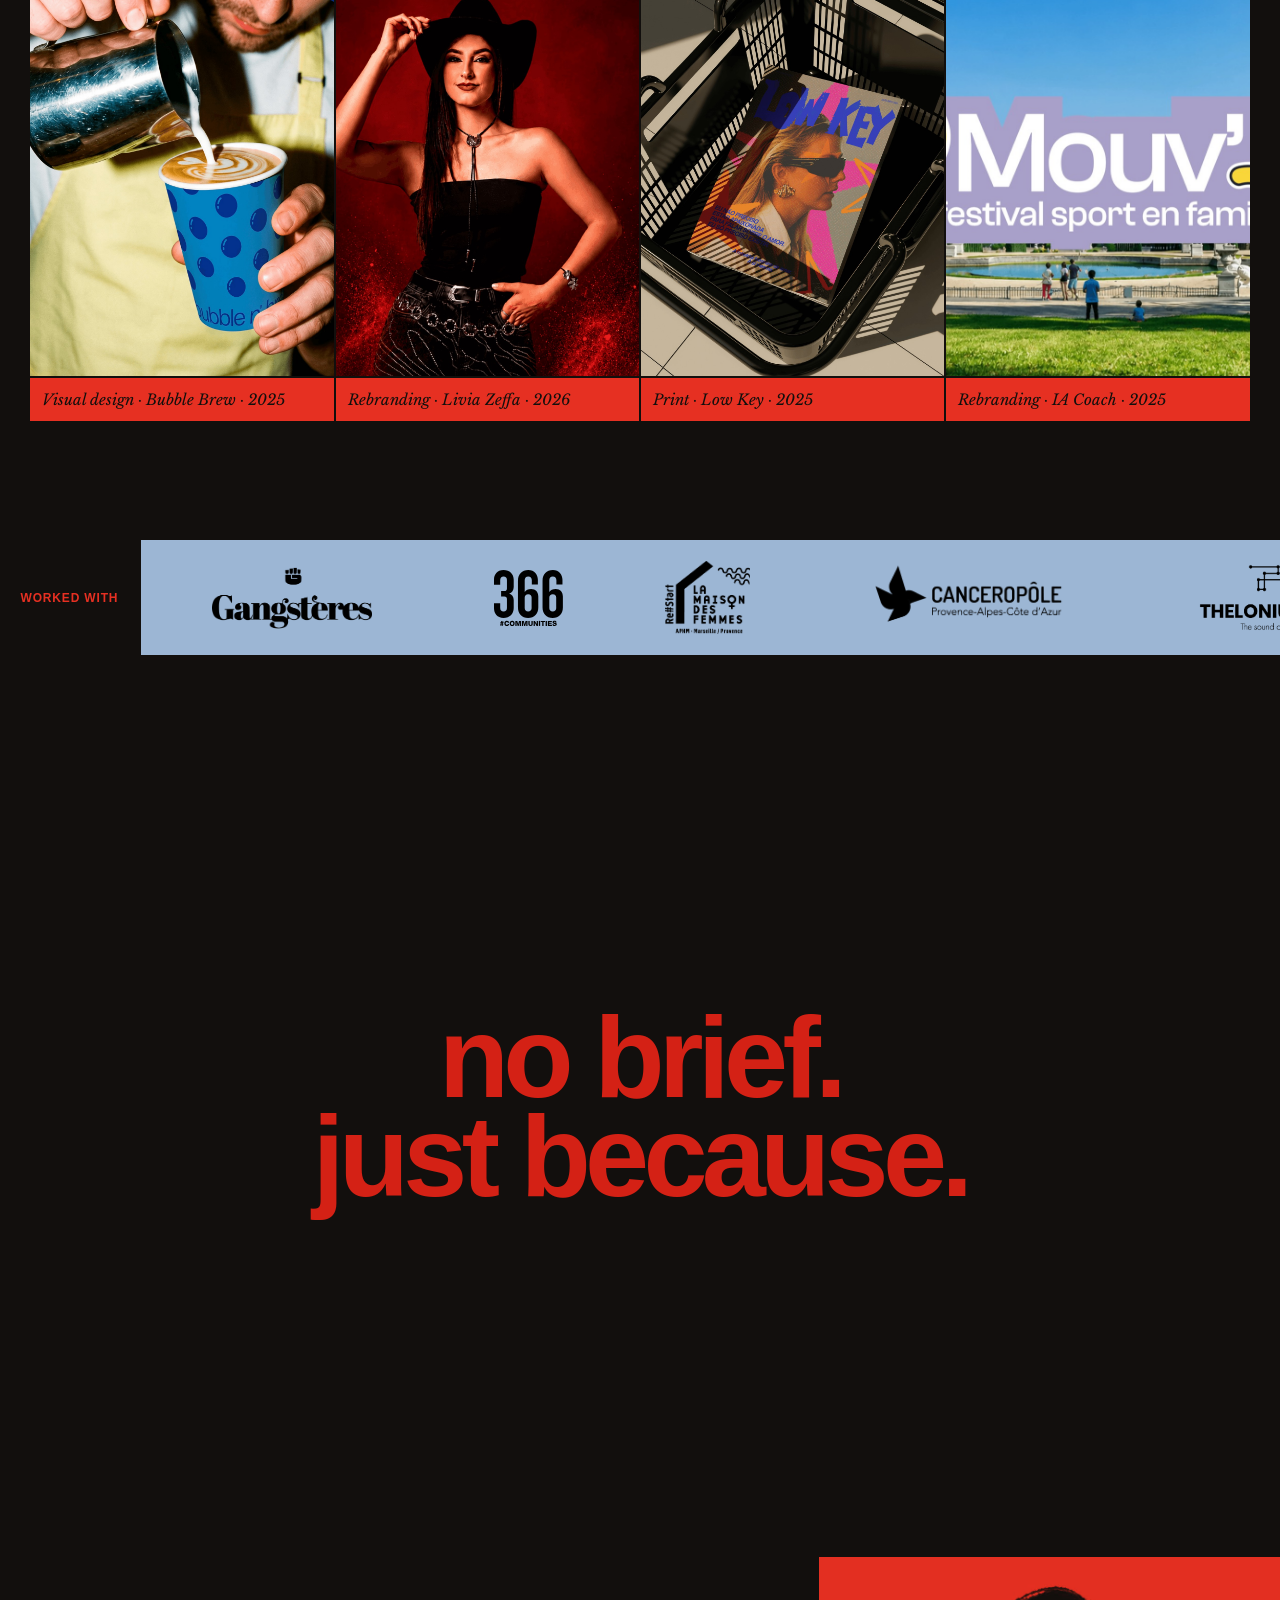
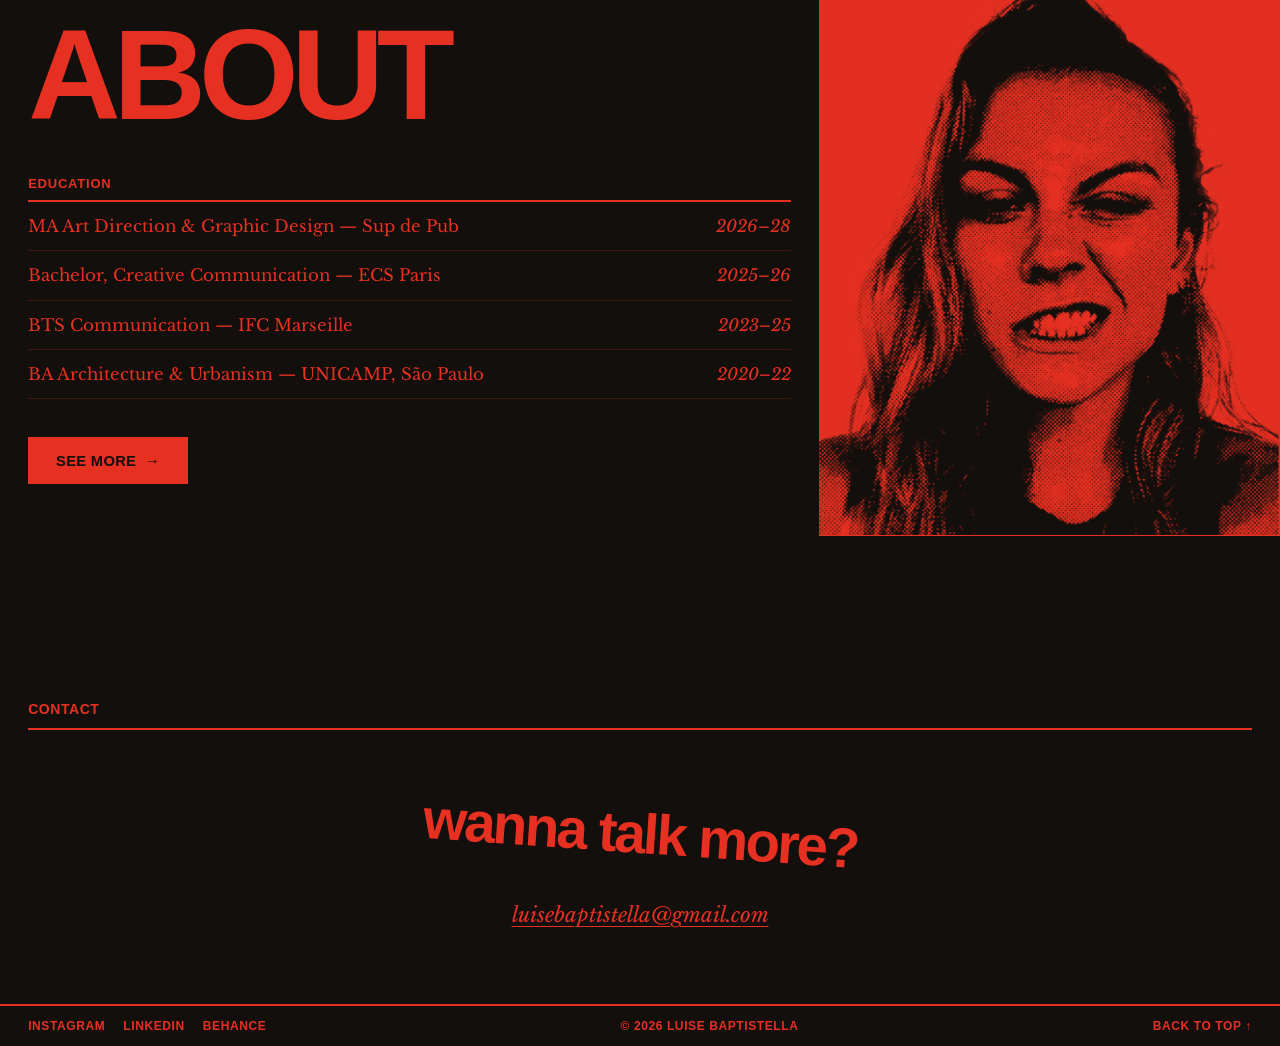
==== commit 1b18ab26: "Portfolio site: first version to publish Plain HTML, CSS and JS in English, French and Portuguese: h" ====
--- a/index.html
+++ b/index.html
@@ -178,4 +178,4 @@
   <script src="script.js"></script>
   <script src="opening.js"></script>
 </body>
-</html>+</html>
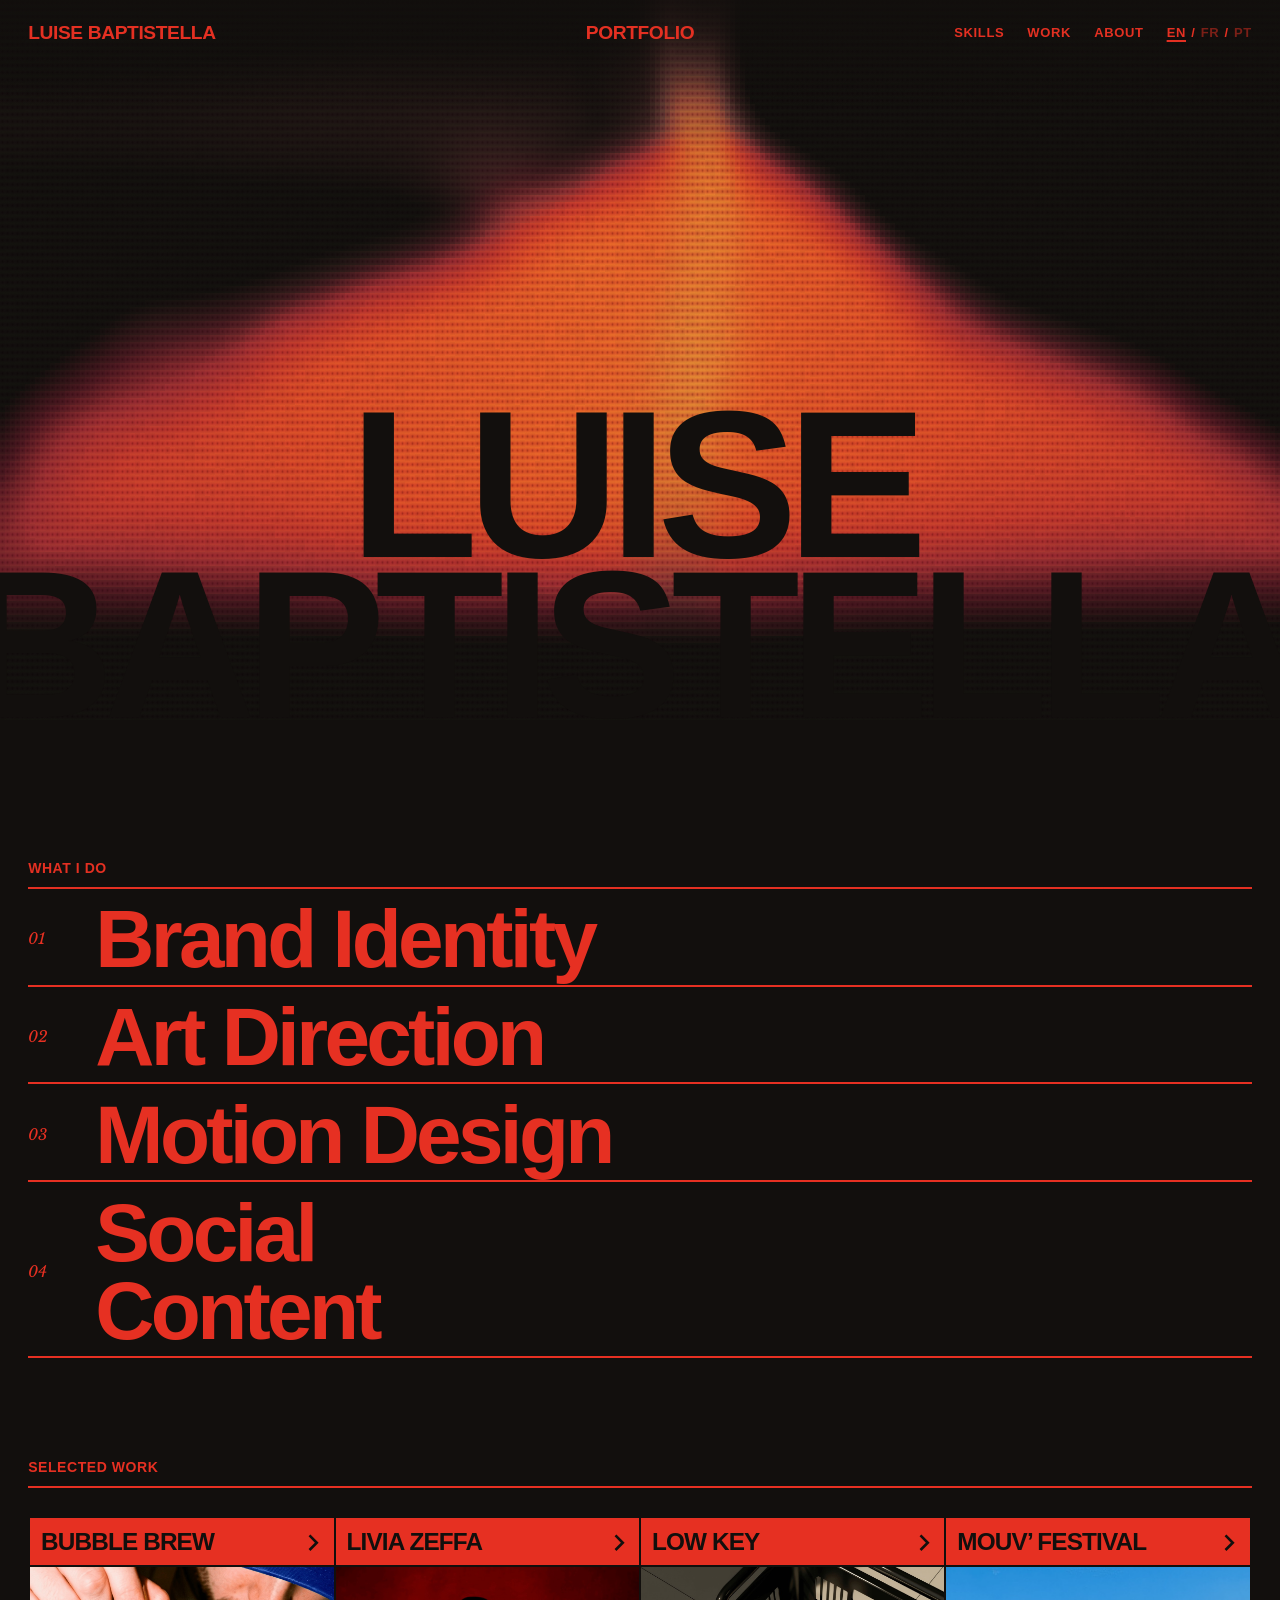
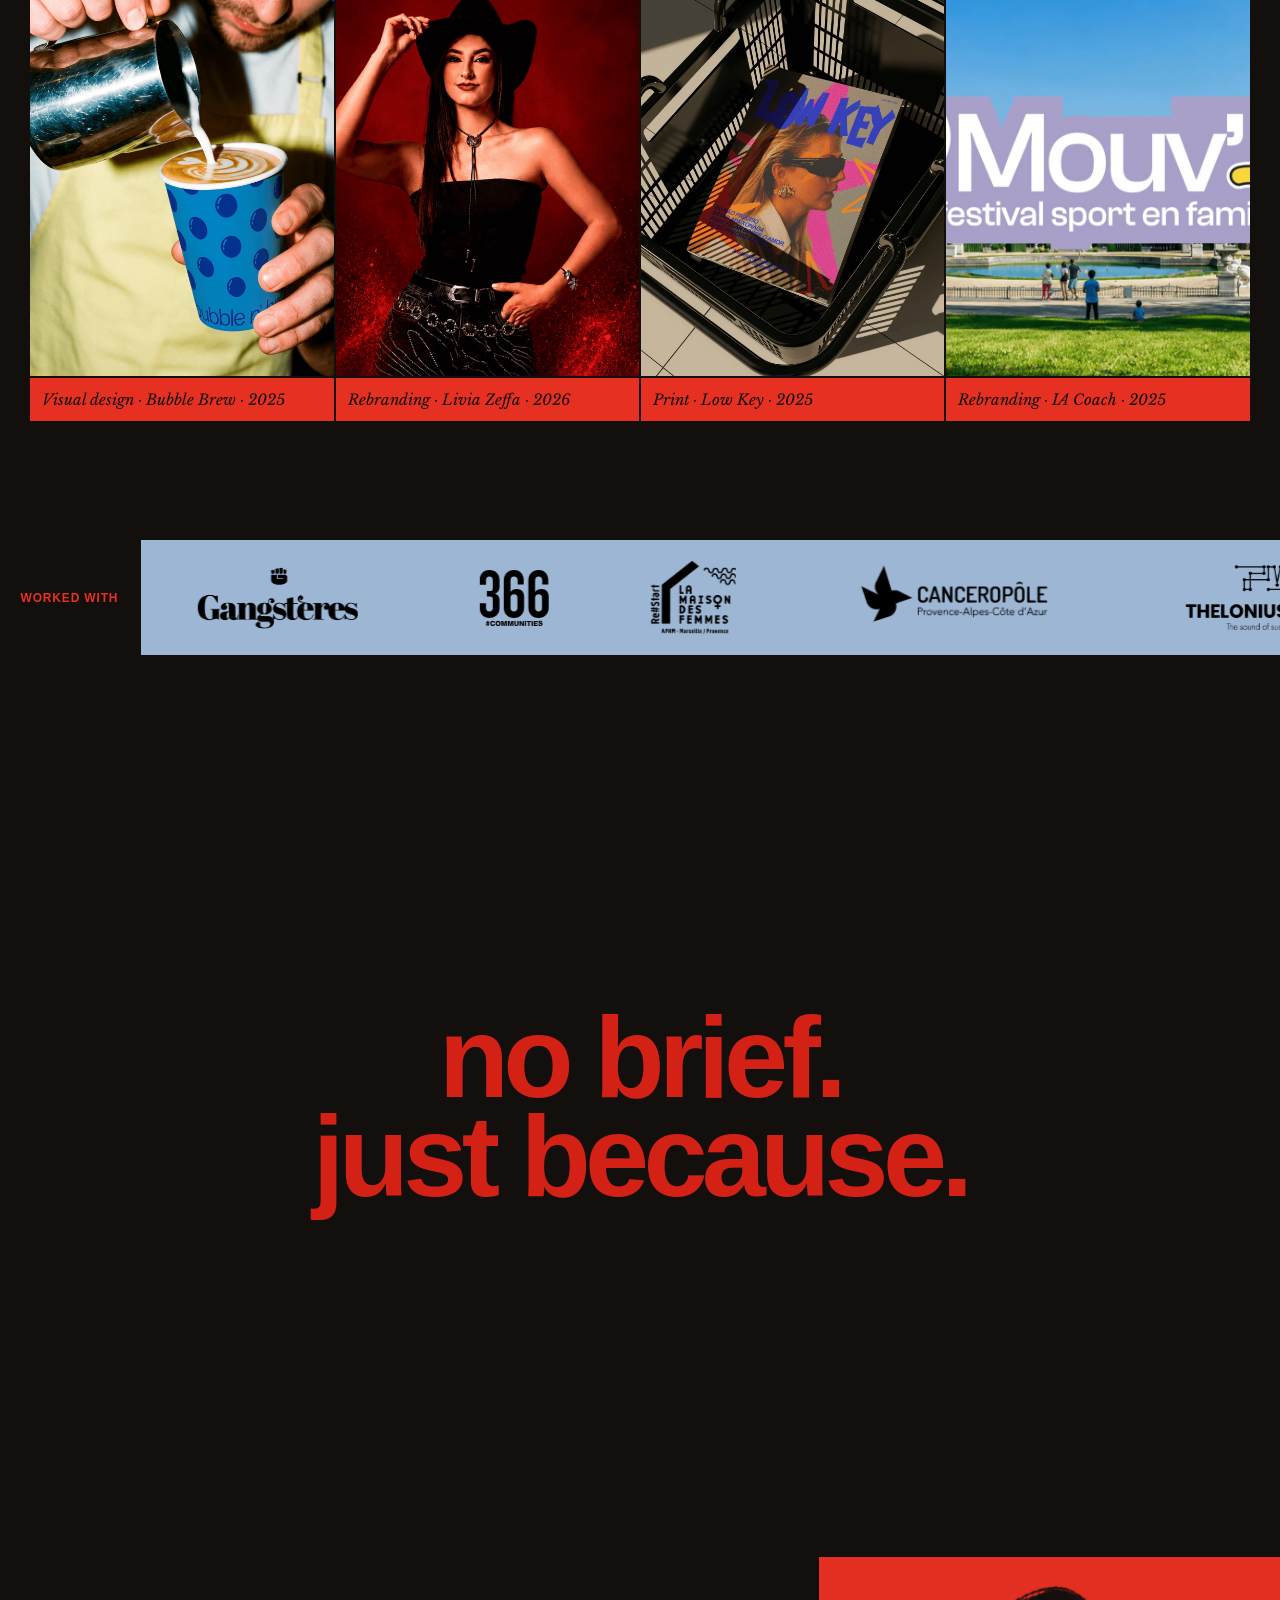
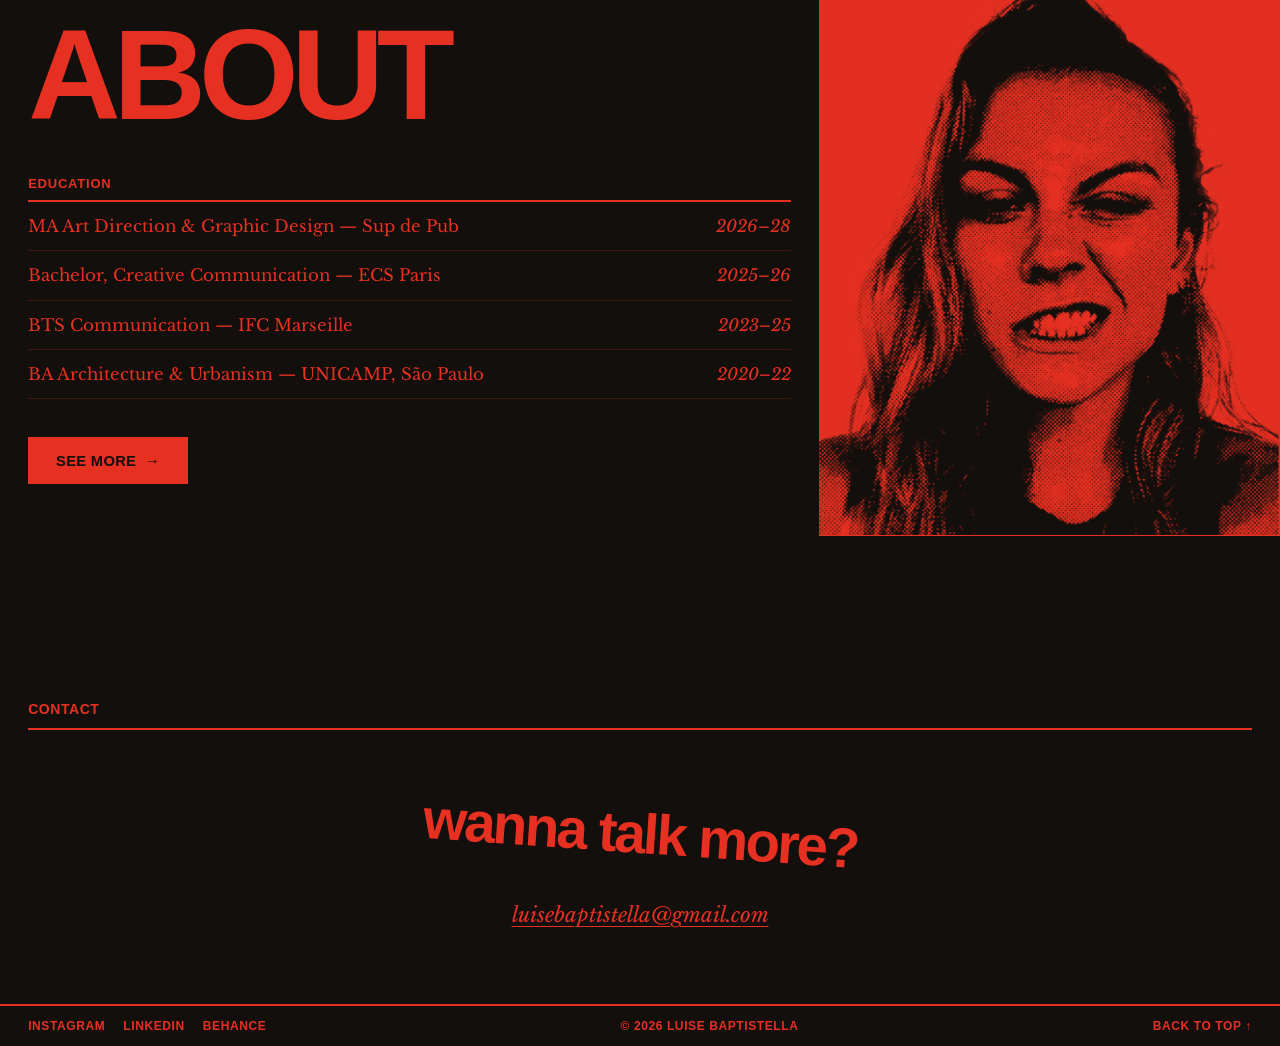
==== commit a82f2826: "Phone layout fixes and the full 366 film On phones only: - the opening is 4:5 instead of 16:9, so th" ====
--- a/index.html
+++ b/index.html
@@ -115,7 +115,7 @@
           <a class="pill pill--paper" href="about.html"><span data-i18n="about.more">See more</span> →</a>
         </div>
         <figure class="about__media">
-          <video class="about__video" src="assets/about.mp4" poster="assets/about.jpg" autoplay muted loop playsinline preload="metadata" aria-label="Luise Baptistella"></video>
+          <video class="about__video" src="assets/about.mp4" poster="assets/about.jpg" width="960" height="1200" autoplay muted loop playsinline preload="metadata" aria-label="Luise Baptistella"></video>
         </figure>
       </div>
     </section>
--- a/styles.css
+++ b/styles.css
@@ -1000,7 +1000,21 @@
 
   .reel__bottom { flex-direction: column; align-items: flex-start; }
 
-  .skill { grid-template-columns: 26px 1fr; gap: 8px; font-size: clamp(2rem, 11vw, 3.4rem); }
+  /* The opening is taller on phones, so the light has room (opening.js adapts to any frame shape) */
+  .opening { aspect-ratio: 4 / 5; }
+
+  /* Each skill on one line, all four the same size: the size is the smaller of the old one and the
+     one that fits the language's longest name, plus the .12em nudge of the active line, beside the
+     number. --fit = that name's width in em, measured in WebKit (+.18em of room). */
+  .skill {
+    --fit: 6.56;                                    /* Social Content */
+    grid-template-columns: 26px 1fr;
+    gap: 8px;
+    font-size: min(clamp(2rem, 11vw, 3.4rem), calc((100vw - 2 * var(--pad) - 34px) / var(--fit)));
+  }
+  :lang(fr) .skill { --fit: 8.6; }                  /* Direction artistique */
+  :lang(pt) .skill { --fit: 9.13; }                 /* Identidade de marca */
+  .skill__name { white-space: nowrap; }
   .skill__proj { display: none; }
 
   .work__grid {
@@ -1015,6 +1029,10 @@
 
   .about__main { grid-template-columns: 1fr; }
   .about__title { margin-bottom: .2em; }
+  /* In one column, WebKit (Safari) shrinks the stretched 4:5 frame to nothing, since its only child is
+     positioned: the video vanished on phones. Here the video sits in the flow and sets the height. */
+  .about__media { aspect-ratio: auto; align-self: start; }
+  .about__video { position: static; display: block; height: auto; aspect-ratio: 4 / 5; }
 
   .sproject { grid-template-columns: 1fr; }
   .sproject:nth-child(even) .sproject__media { order: 0; }
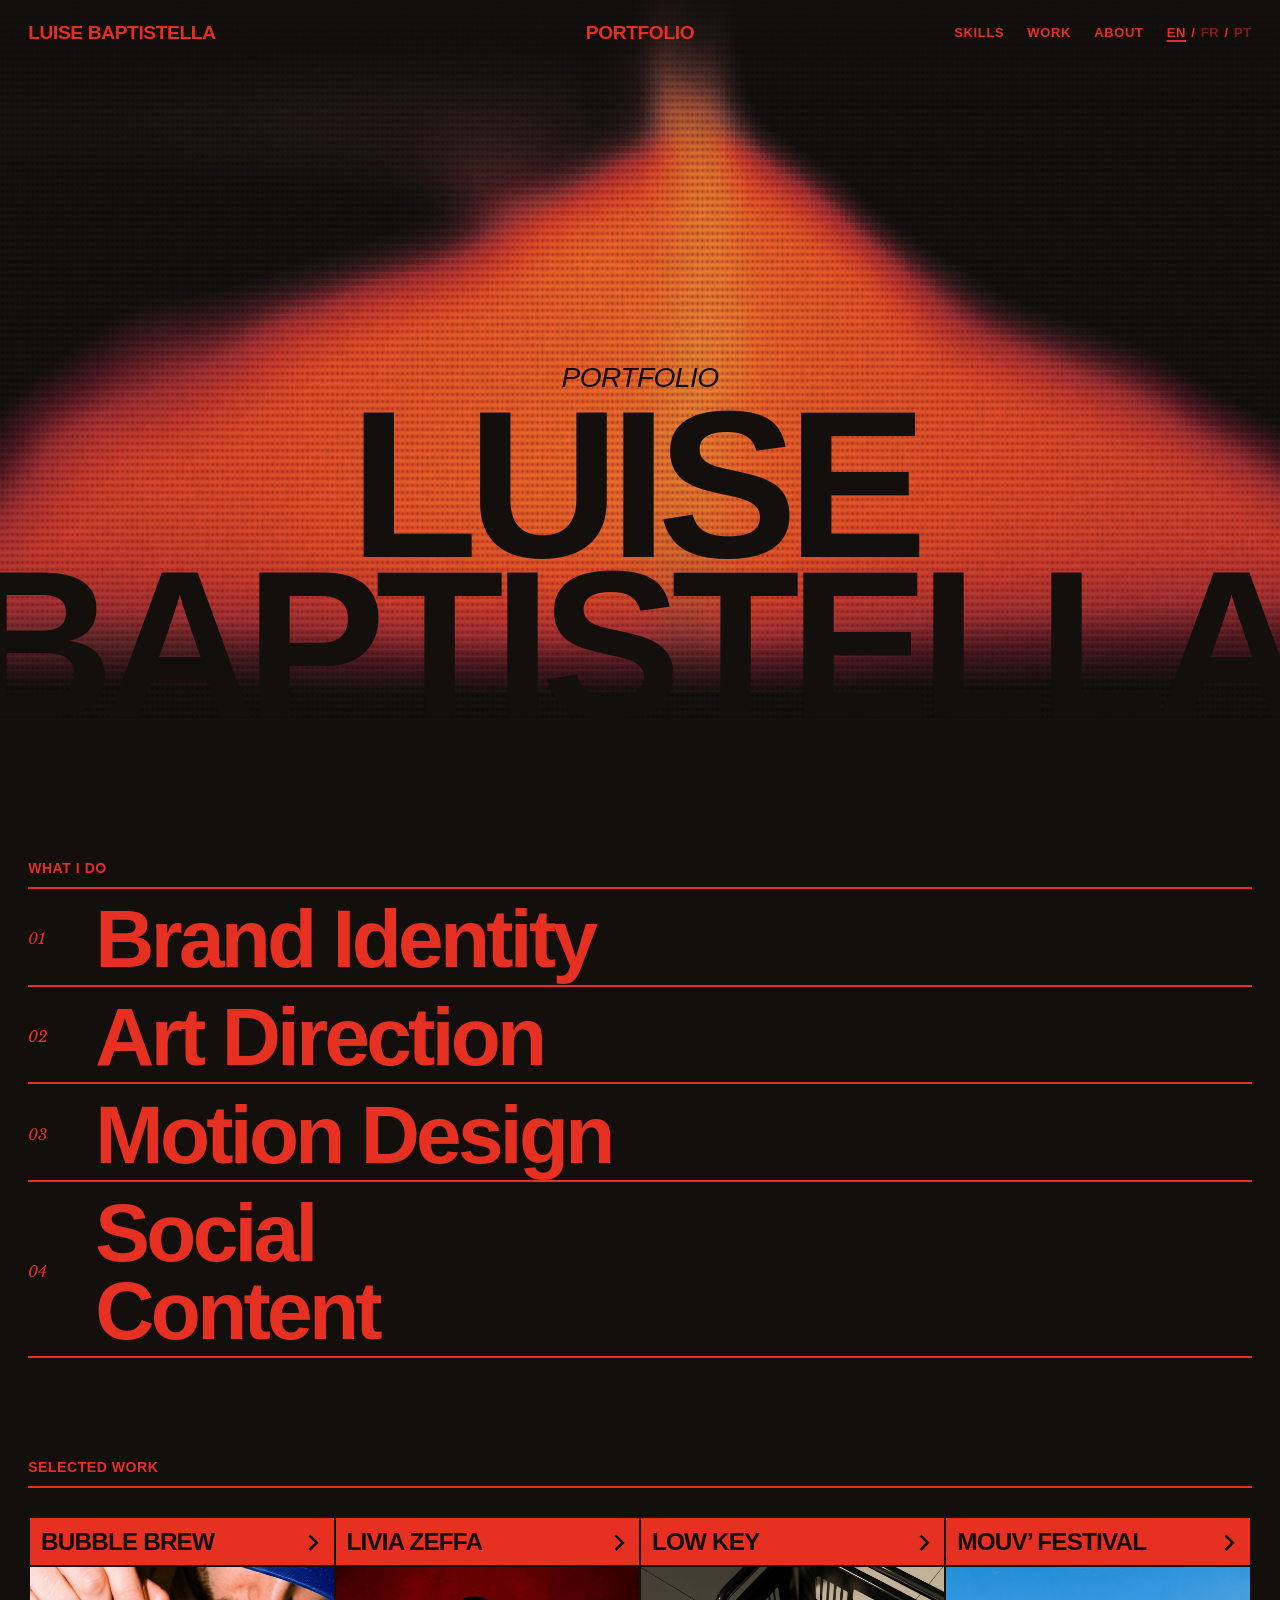
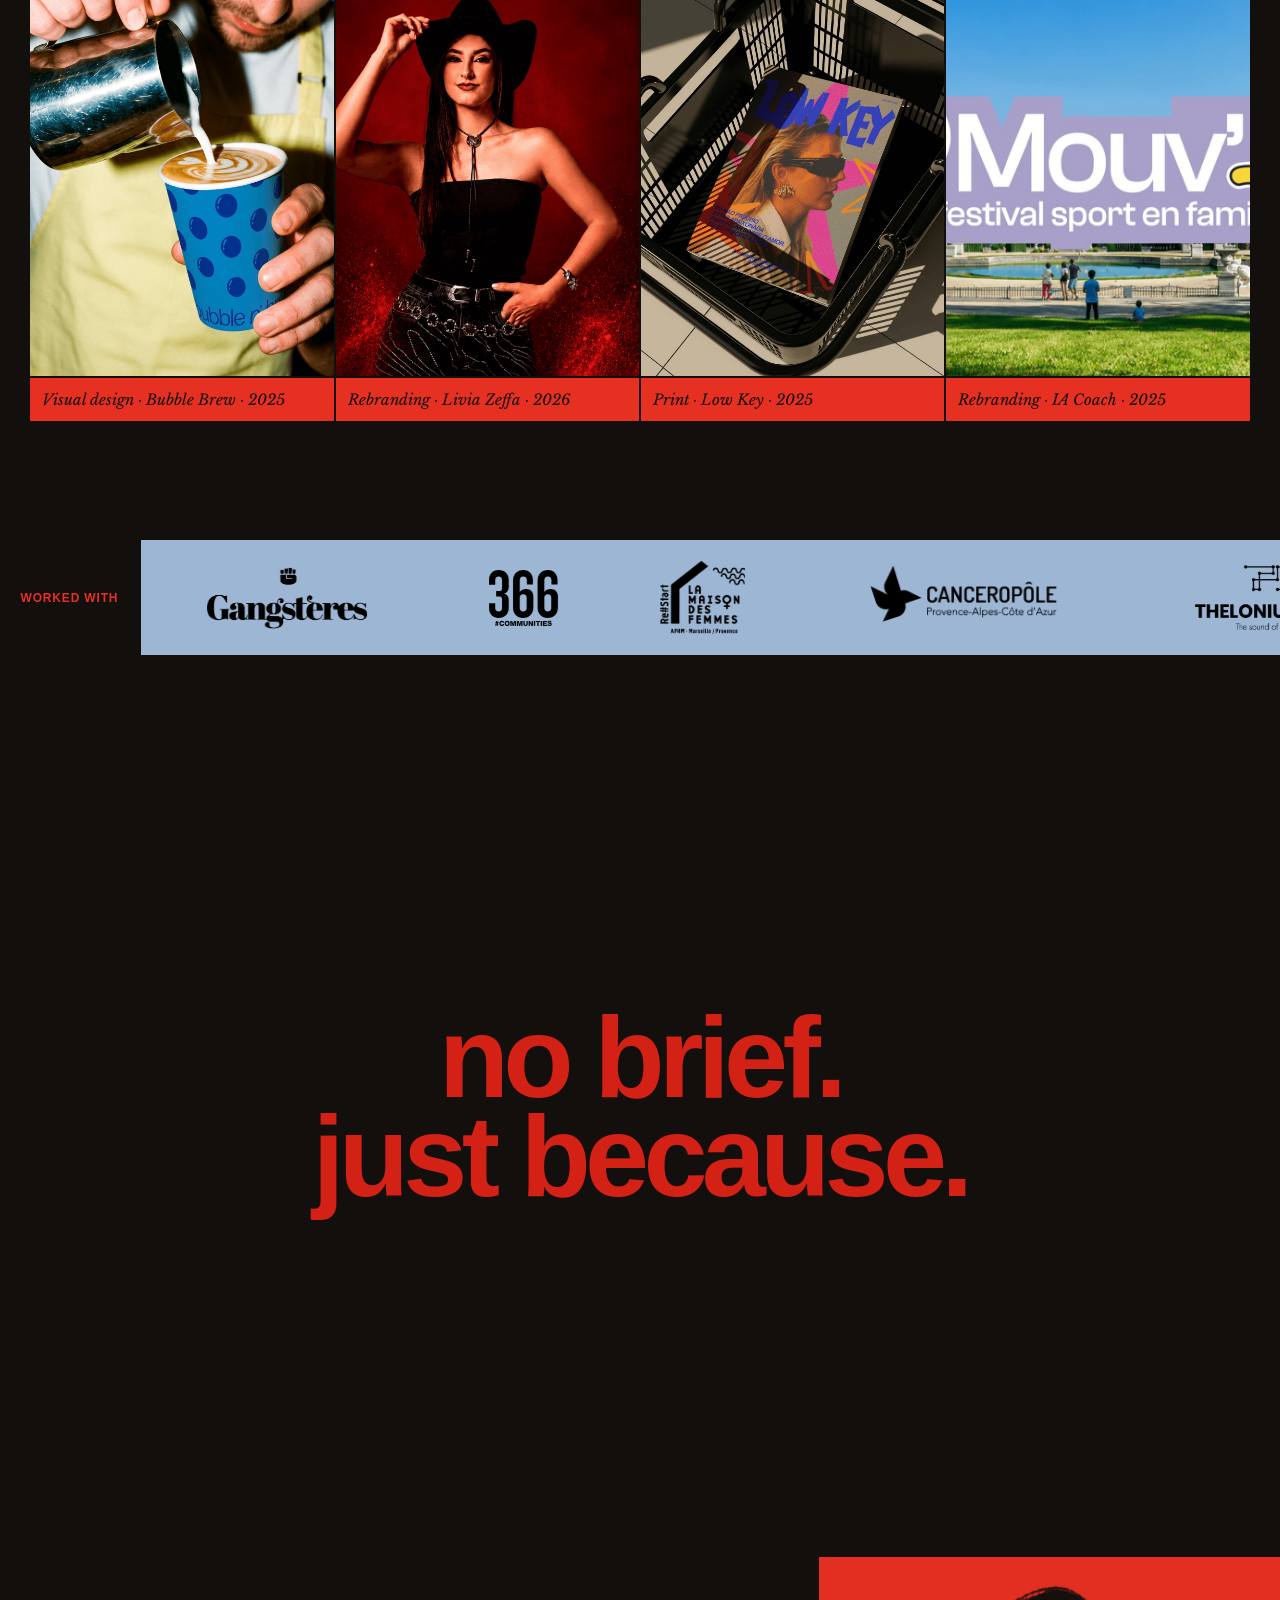
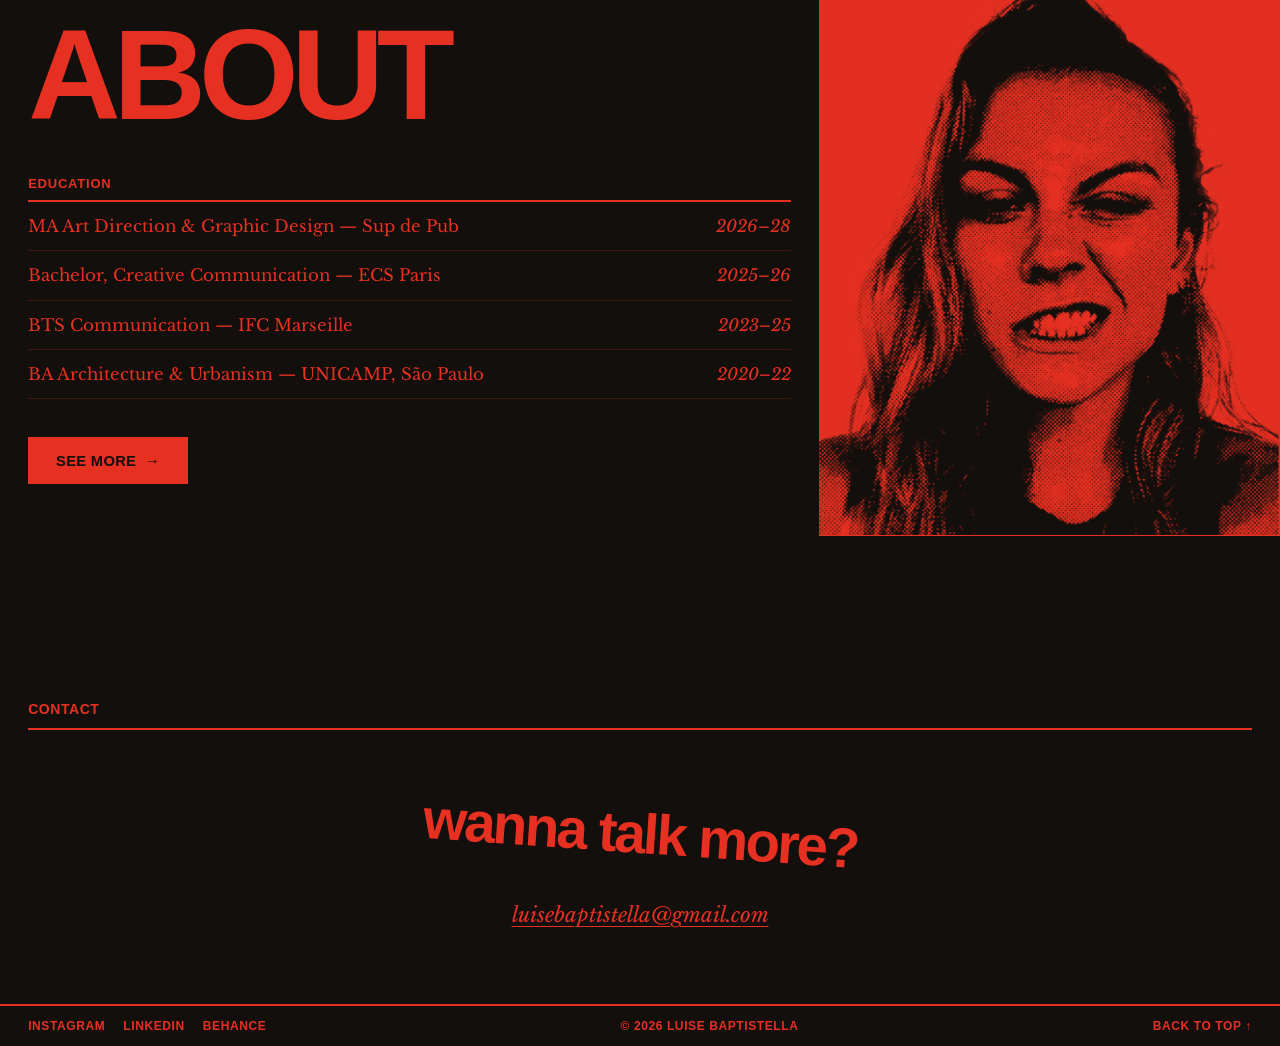
==== commit fff22dca: "Opening: PORTFOLIO in Helvetica; phone layout from the user's mockup - PORTFOLIO (Helvetica Neue lig" ====
--- a/index.html
+++ b/index.html
@@ -38,7 +38,7 @@
     <!-- ============ OPENING: 16:9 light that follows the cursor (opening.js) ============ -->
     <section class="opening" id="top">
       <canvas class="opening__light" aria-hidden="true"></canvas>
-      <h1 class="opening__title" data-i18n-aria="hero.h1" aria-label="Luise Baptistella — Creative Director &amp; Designer"><span>Luise</span><span>Baptistella</span></h1>
+      <h1 class="opening__title" data-i18n-aria="hero.h1" aria-label="Luise Baptistella — Creative Director &amp; Designer"><em class="opening__sub" data-i18n="opening.sub">Portfolio</em><span>Luise</span><span class="opening__last"><span>Baptis</span><span>tella</span></span></h1>
     </section>
 
     <!-- ============ SKILLS (hover → project) ============ -->
--- a/styles.css
+++ b/styles.css
@@ -234,8 +234,16 @@
   white-space: nowrap;
   pointer-events: none;
 }
-.opening__title span { transform: translateX(-.0497em); }
-.opening__title span:first-of-type { transform: translateX(-.032em); }
+.opening__title > span { transform: translateX(-.0497em); }
+.opening__title > span:first-of-type { transform: translateX(-.032em); }
+/* PORTFOLIO above the name, in Helvetica (the user's choice for this one word): centred on desktop,
+   on the left on phones */
+.opening__sub {
+  margin-bottom: .45em;
+  font: italic 300 max(15px, 2.2vw)/1 "Helvetica Neue", Helvetica, Arial, sans-serif;
+  letter-spacing: -.02em;
+  text-transform: uppercase;
+}
 
 /* Full-screen showreel, edge to edge. Not on the page for now: the opening took its place */
 .hero { height: 100vh; height: 100svh; }
@@ -1000,8 +1008,18 @@
 
   .reel__bottom { flex-direction: column; align-items: flex-start; }
 
-  /* The opening is taller on phones, so the light has room (opening.js adapts to any frame shape) */
-  .opening { aspect-ratio: 4 / 5; }
+  /* Phones (the user's mockup): the opening takes 82% of the screen, so the red line where "What I do"
+     starts shows below it; the light is the desktop one. PORTFOLIO, then LUISE and BAPTIS on the left
+     margin, TELLA on the right edge, standing on the bottom of the light. Measured bearings: L and B
+     start .05em into their boxes, TELLA's A sticks out .05em on the right. */
+  .opening { aspect-ratio: auto; height: 82vh; height: 82svh; }
+  .opening__title { align-items: stretch; padding-left: var(--pad); font-size: 22cqw; line-height: .82; }
+  .opening__title > span, .opening__title > span:first-of-type { transform: translateX(-.05em); }
+  .opening__title > span.opening__last { display: flex; flex-direction: column; transform: none; }
+  .opening__last > span:first-child { transform: translateX(-.05em); }
+  .opening__last > span:last-child { align-self: flex-end; transform: translateX(-.05em); }
+  .opening__sub { align-self: flex-start; margin-bottom: .62em; font-size: 5cqw; }
+  .skills { padding-top: 20px; }
 
   /* Each skill on one line, all four the same size: the size is the smaller of the old one and the
      one that fits the language's longest name, plus the .12em nudge of the active line, beside the
